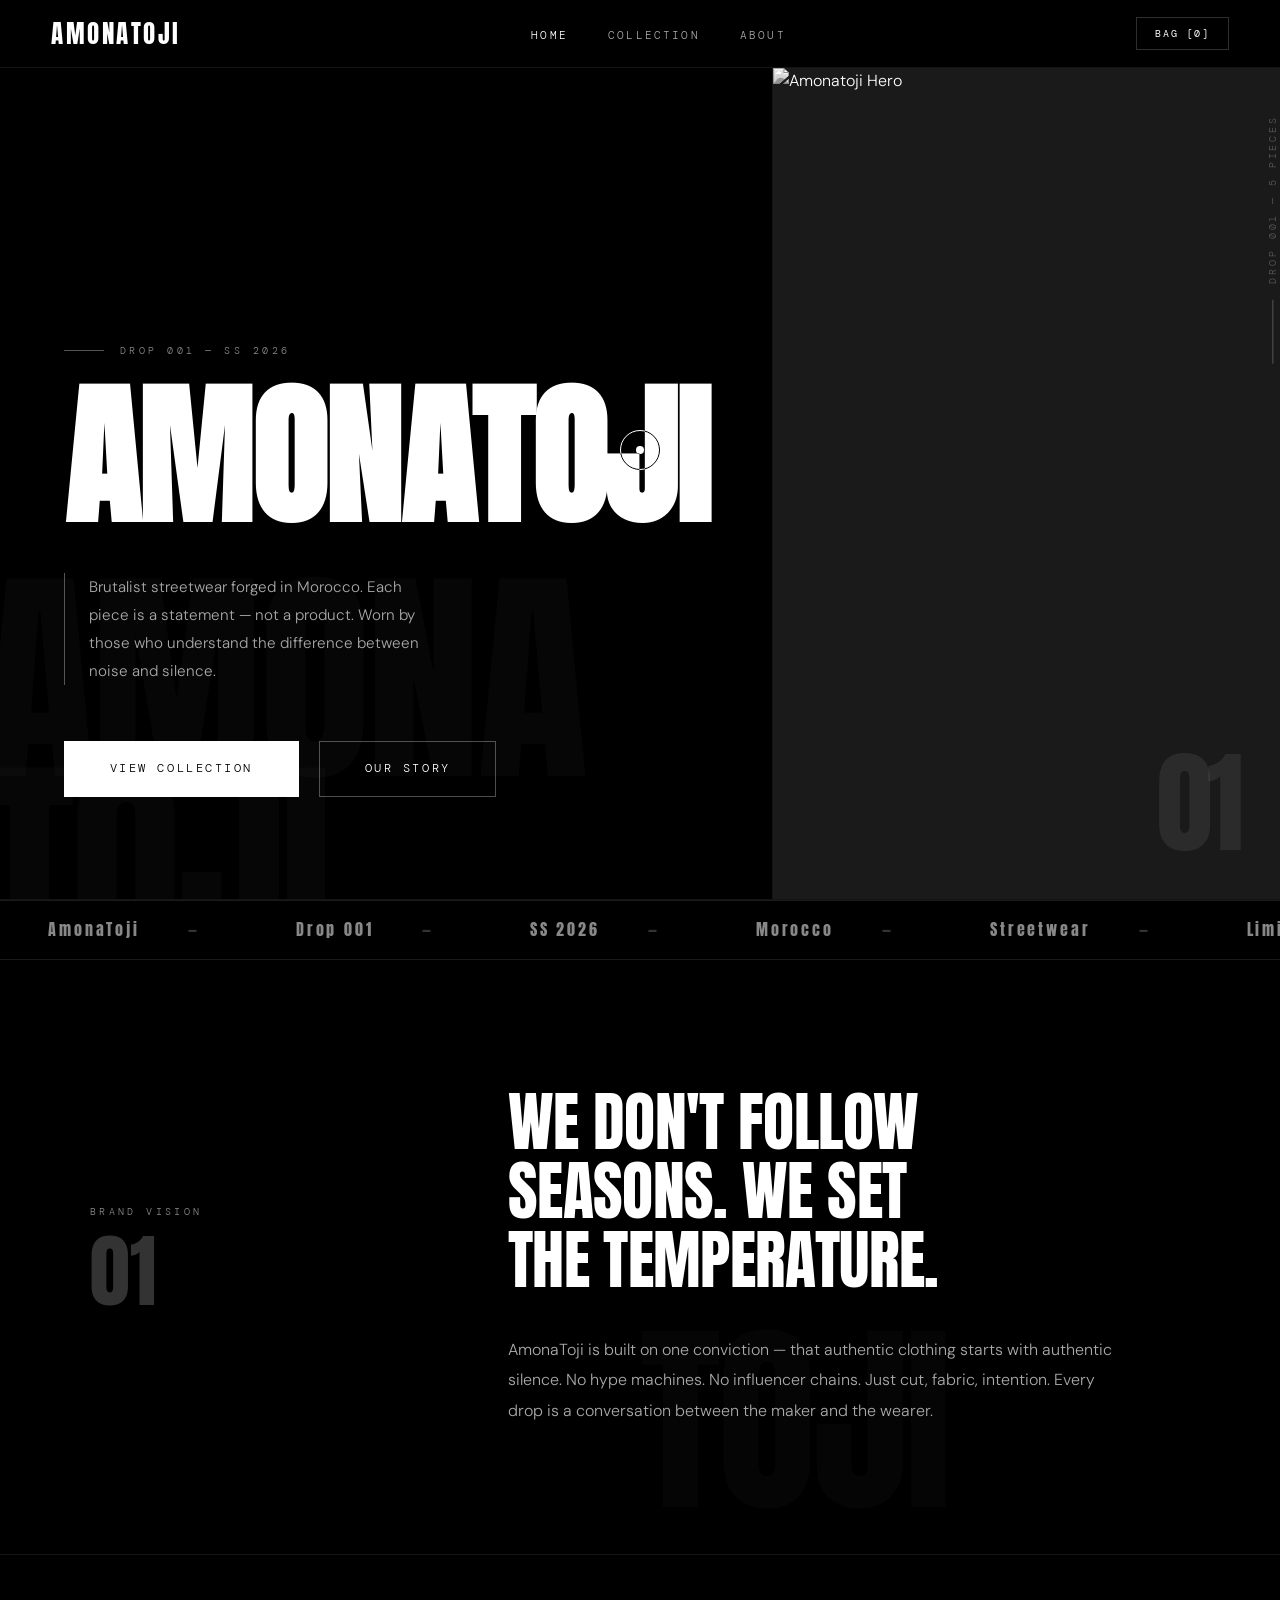
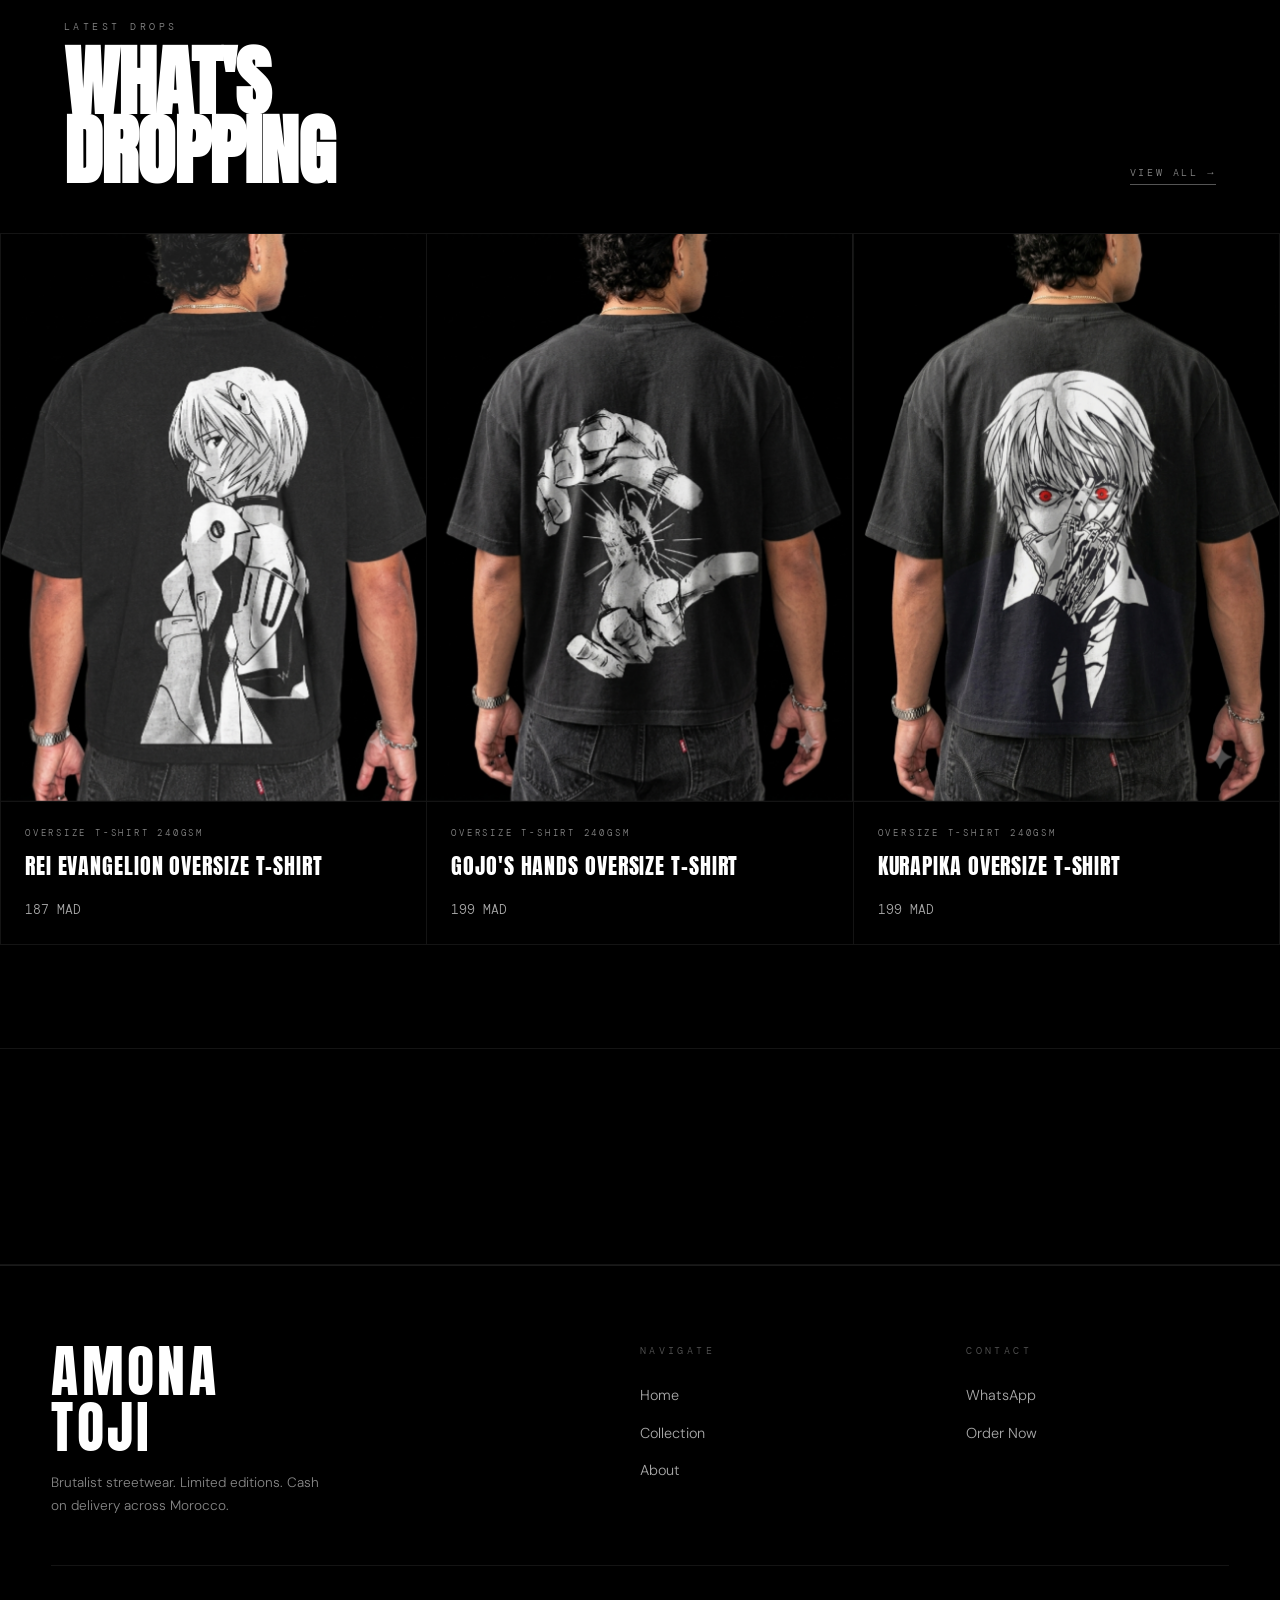
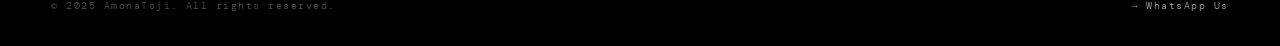
==== index.html @ 8336b21f "update layout" ====
<!DOCTYPE html>
<html lang="en">
<head>
<meta charset="UTF-8" />
<meta name="viewport" content="width=device-width, initial-scale=1.0" />
<title>AmonaToji — Home</title>
<link rel="stylesheet" href="style.css" />
<style>
/* ─── PAGE-SPECIFIC: INDEX ─── */

/* Reveal animations */
.will-reveal { opacity: 0; transform: translateY(3rem); transition: opacity 0.9s var(--ease-out), transform 0.9s var(--ease-out); }
.will-reveal.revealed { opacity: 1; transform: translateY(0); }

/* ─── HERO ─── */
.hero {
  min-height: 100vh;
  display: grid;
  grid-template-columns: 1fr 1fr;
  padding-top: var(--nav-h);
  border-bottom: 1px solid rgba(255,255,255,0.08);
  overflow: hidden;
  position: relative;
}

.hero-ghost {
  position: absolute;
  bottom: -4rem;
  left: -1rem;
  font-family: var(--ff-display);
  font-size: clamp(8rem, 18vw, 22rem);
  line-height: 0.82;
  color: rgba(255,255,255,0.025);
  letter-spacing: -0.02em;
  user-select: none;
  pointer-events: none;
  z-index: 0;
}

.hero-left {
  padding: clamp(4rem, 8vw, 8rem) clamp(2rem, 5vw, 5rem);
  display: flex;
  flex-direction: column;
  justify-content: flex-end;
  border-right: 1px solid rgba(255,255,255,0.08);
  position: relative;
  z-index: 1;
}

.hero-eyebrow {
  font-family: var(--ff-mono);
  font-size: 0.62rem;
  letter-spacing: 0.35em;
  text-transform: uppercase;
  color: var(--gray-4);
  margin-bottom: 2rem;
  display: flex;
  align-items: center;
  gap: 1rem;
  opacity: 0;
  animation: fadeUp 0.8s 0.2s var(--ease-out) forwards;
}
.hero-eyebrow::before { content: ''; display: block; width: 2.5rem; height: 1px; background: var(--gray-3); }

@keyframes fadeUp {
  from { opacity: 0; transform: translateY(2rem); }
  to   { opacity: 1; transform: translateY(0); }
}

.hero-title {
  font-family: var(--ff-display);
  font-size: clamp(5.5rem, 12vw, 13rem);
  line-height: 0.87;
  letter-spacing: -0.01em;
  color: var(--white);
  margin-bottom: 3rem;
  opacity: 0;
  animation: fadeUp 0.8s 0.4s var(--ease-out) forwards;
}

.hero-copy {
  font-size: 0.95rem;
  font-weight: 300;
  color: var(--gray-5);
  line-height: 1.85;
  max-width: 36ch;
  border-left: 1px solid var(--gray-3);
  padding-left: 1.5rem;
  margin-bottom: 3.5rem;
  opacity: 0;
  animation: fadeUp 0.8s 0.6s var(--ease-out) forwards;
}

.hero-actions {
  display: flex;
  gap: 1.25rem;
  align-items: center;
  flex-wrap: wrap;
  opacity: 0;
  animation: fadeUp 0.8s 0.8s var(--ease-out) forwards;
}

.hero-counter {
  position: absolute;
  top: clamp(5rem, 9vw, 9rem);
  right: 0;
  font-family: var(--ff-mono);
  font-size: 0.6rem;
  letter-spacing: 0.3em;
  text-transform: uppercase;
  color: var(--gray-3);
  writing-mode: vertical-rl;
  transform: rotate(180deg);
  display: flex;
  align-items: center;
  gap: 1rem;
}
.hero-counter::before { content: ''; display: block; width: 1px; height: 4rem; background: var(--gray-3); }

.hero-right {
  position: relative;
  overflow: hidden;
  background: var(--gray-1);
}

.hero-img {
  width: 100%;
  height: 100%;
  object-fit: cover;
  opacity: 0.75;
  transition: transform 6s cubic-bezier(0.16, 1, 0.3, 1), opacity 0.6s;
  will-change: transform;
}
.hero-right:hover .hero-img { opacity: 0.9; }

.hero-img-num {
  position: absolute;
  bottom: 2.5rem;
  right: 2.5rem;
  font-family: var(--ff-display);
  font-size: 7rem;
  line-height: 1;
  color: rgba(255,255,255,0.08);
  letter-spacing: -0.04em;
  user-select: none;
}

/* ─── MANIFESTO ─── */
.manifesto {
  padding: clamp(6rem, 10vw, 12rem) clamp(2rem, 5vw, 5rem);
  position: relative;
  overflow: hidden;
  border-bottom: 1px solid rgba(255,255,255,0.08);
}

.manifesto-ghost {
  position: absolute;
  top: 50%;
  left: 50%;
  transform: translate(-50%, -50%);
  font-family: var(--ff-display);
  font-size: clamp(6rem, 16vw, 18rem);
  color: rgba(255,255,255,0.02);
  white-space: nowrap;
  user-select: none;
  pointer-events: none;
  letter-spacing: -0.02em;
}

.manifesto-inner {
  max-width: 1100px;
  margin: 0 auto;
  display: grid;
  grid-template-columns: 1fr 2fr;
  gap: clamp(2rem, 6vw, 8rem);
  align-items: start;
}

.manifesto-label {
  padding-top: 0.6rem;
  position: sticky;
  top: calc(var(--nav-h) + 2rem);
}

.manifesto-label span {
  font-family: var(--ff-mono);
  font-size: 0.6rem;
  letter-spacing: 0.35em;
  text-transform: uppercase;
  color: var(--gray-4);
}

.manifesto-num {
  font-family: var(--ff-display);
  font-size: 5rem;
  color: var(--gray-2);
  line-height: 1;
  margin-top: 0.5rem;
}

.manifesto-text {
  font-family: var(--ff-display);
  font-size: clamp(2.2rem, 5vw, 5rem);
  line-height: 1.08;
  letter-spacing: -0.01em;
  color: var(--white);
}

.manifesto-body {
  font-size: 1rem;
  font-weight: 300;
  color: var(--gray-5);
  line-height: 1.9;
  max-width: 55ch;
  margin-top: 2.5rem;
}

/* ─── DROPS TEASER ─── */
.drops {
  padding-bottom: clamp(4rem, 8vw, 8rem);
  border-bottom: 1px solid rgba(255,255,255,0.08);
}

.drops-header {
  display: flex;
  align-items: flex-end;
  justify-content: space-between;
  padding: clamp(3rem, 5vw, 5rem) clamp(2rem, 5vw, 5rem) clamp(2rem, 4vw, 3rem);
  border-bottom: 1px solid rgba(255,255,255,0.08);
}

.drops-title {
  font-family: var(--ff-display);
  font-size: clamp(3rem, 6vw, 7rem);
  line-height: 0.9;
  color: var(--white);
  letter-spacing: -0.01em;
}

.drops-link {
  font-family: var(--ff-mono);
  font-size: 0.65rem;
  letter-spacing: 0.25em;
  text-transform: uppercase;
  color: var(--gray-4);
  border-bottom: 1px solid var(--gray-3);
  padding-bottom: 0.15rem;
  transition: color 0.2s, border-color 0.2s;
}
.drops-link:hover { color: var(--white); border-color: var(--white); }

.drops-grid {
  display: grid;
  grid-template-columns: repeat(3, 1fr);
  border-left: 1px solid rgba(255,255,255,0.08);
}

/* ─── SIZE SELECTION MODAL ─── */
.size-modal-backdrop {
  position: fixed;
  inset: 0;
  z-index: 899;
  background: rgba(0,0,0,0);
  -webkit-backdrop-filter: blur(0px);
  backdrop-filter: blur(0px);
  pointer-events: none;
  transition: background 0.35s var(--ease-out), backdrop-filter 0.35s var(--ease-out);
}
.size-modal-backdrop.open {
  background: rgba(0,0,0,0.72);
  -webkit-backdrop-filter: blur(6px);
  backdrop-filter: blur(6px);
  pointer-events: all;
}

.size-modal {
  position: fixed;
  top: 50%;
  left: 50%;
  width: min(380px, 90vw);
  z-index: 900;
  background: var(--black);
  border: 1px solid rgba(255,255,255,0.12);
  opacity: 0;
  transform: translate(-50%, -50%) scale(0.94);
  pointer-events: none;
  transition: opacity 0.32s var(--ease-out), transform 0.32s var(--ease-out);
}
.size-modal.open {
  opacity: 1;
  transform: translate(-50%, -50%) scale(1);
  pointer-events: all;
}

.size-modal-header {
  display: flex;
  align-items: flex-start;
  justify-content: space-between;
  padding: 1.75rem 1.75rem 1.25rem;
  border-bottom: 1px solid rgba(255,255,255,0.08);
}

.size-modal-title {
  font-family: var(--ff-display);
  font-size: 1.2rem;
  letter-spacing: 0.03em;
  text-transform: uppercase;
  color: var(--white);
  line-height: 1.15;
  padding-right: 1rem;
}

.size-modal-price {
  font-family: var(--ff-mono);
  font-size: 0.65rem;
  letter-spacing: 0.2em;
  color: var(--gray-4);
  margin-top: 0.5rem;
}

.size-modal-close {
  font-family: var(--ff-mono);
  font-size: 0.6rem;
  color: var(--gray-4);
  background: none;
  border: 1px solid rgba(255,255,255,0.1);
  padding: 0.55rem 0.7rem;
  cursor: none;
  flex-shrink: 0;
  transition: color 0.2s, border-color 0.2s;
}
.size-modal-close:hover { color: var(--white); border-color: rgba(255,255,255,0.4); }

.size-modal-body { padding: 1.5rem 1.75rem 1.75rem; }

.size-modal-label {
  font-family: var(--ff-mono);
  font-size: 0.6rem;
  letter-spacing: 0.3em;
  text-transform: uppercase;
  color: var(--gray-4);
  margin-bottom: 1rem;
}

.size-modal-grid {
  display: grid;
  grid-template-columns: repeat(4, 1fr);
  gap: 0.6rem;
  margin-bottom: 1.75rem;
}

.size-opt {
  font-family: var(--ff-mono);
  font-size: 0.78rem;
  letter-spacing: 0.05em;
  color: var(--white);
  background: transparent;
  border: 1px solid rgba(255,255,255,0.2);
  padding: 0.85rem 0;
  cursor: none;
  transition: background 0.2s, color 0.2s, border-color 0.2s;
}
.size-opt:hover { border-color: rgba(255,255,255,0.6); }
.size-opt.active { background: var(--white); color: var(--black); border-color: var(--white); }

.size-modal-confirm {
  width: 100%;
  font-family: var(--ff-mono);
  font-size: 0.72rem;
  letter-spacing: 0.22em;
  text-transform: uppercase;
  background: var(--white);
  color: var(--black);
  border: 1px solid var(--white);
  padding: 1.05rem 0;
  cursor: none;
  opacity: 0.35;
  pointer-events: none;
  transition: opacity 0.2s, background 0.2s, color 0.2s;
}
.size-modal-confirm.ready { opacity: 1; pointer-events: all; }
.size-modal-confirm.ready:hover { background: transparent; color: var(--white); }

.drop-card {
  border-right: 1px solid rgba(255,255,255,0.08);
  border-bottom: 1px solid rgba(255,255,255,0.08);
  overflow: hidden;
  position: relative;
}
.drop-card:hover .drop-img { transform: scale(1.06); }
.drop-card:hover .drop-overlay { opacity: 1; }

.drop-img-wrap {
  aspect-ratio: 3 / 4;
  overflow: hidden;
  background: var(--gray-1);
}
.drop-img {
  width: 100%;
  height: 100%;
  object-fit: cover;
  transition: transform 0.7s var(--ease-out);
  will-change: transform;
}

.drop-overlay {
  position: absolute;
  inset: 0;
  background: rgba(0,0,0,0.5);
  display: flex;
  align-items: center;
  justify-content: center;
  opacity: 0;
  transition: opacity 0.3s;
}

.drop-info {
  padding: 1.5rem;
  border-top: 1px solid rgba(255,255,255,0.08);
}
.drop-tag {
  font-family: var(--ff-mono);
  font-size: 0.58rem;
  letter-spacing: 0.3em;
  text-transform: uppercase;
  color: var(--gray-4);
  margin-bottom: 0.4rem;
}
.drop-name {
  font-family: var(--ff-display);
  font-size: 1.4rem;
  letter-spacing: 0.04em;
  text-transform: uppercase;
  color: var(--white);
}
.drop-price {
  font-family: var(--ff-mono);
  font-size: 0.82rem;
  color: var(--gray-5);
  margin-top: 0.5rem;
}

/* ─── STATS STRIP ─── */
.stats-strip {
  display: grid;
  grid-template-columns: repeat(4, 1fr);
  border-bottom: 1px solid rgba(255,255,255,0.08);
}

.stat {
  padding: clamp(2.5rem, 5vw, 4rem) clamp(1.5rem, 3vw, 3rem);
  border-right: 1px solid rgba(255,255,255,0.08);
  border-left: 1px solid rgba(255,255,255,0.08);
}
.stat:not(:first-child) { border-left: none; }

.stat-num {
  font-family: var(--ff-display);
  font-size: clamp(2.5rem, 5vw, 5rem);
  color: var(--white);
  line-height: 1;
  margin-bottom: 0.5rem;
}

.stat-label {
  font-family: var(--ff-mono);
  font-size: 0.6rem;
  letter-spacing: 0.3em;
  text-transform: uppercase;
  color: var(--gray-4);
}

/* ─── RESPONSIVE ─── */
@media (max-width: 900px) {
  .hero { grid-template-columns: 1fr; }
  .hero-right { min-height: 60vw; }
  .hero-left { border-right: none; }
  .manifesto-inner { grid-template-columns: 1fr; }
  .manifesto-label { position: static; }
  .drops-grid { grid-template-columns: repeat(2, 1fr); }
  .stats-strip { grid-template-columns: repeat(2, 1fr); }
  .stat:nth-child(2) { border-right: none; }
}

@media (max-width: 600px) {
  .drops-grid { grid-template-columns: 1fr; }
  .stats-strip { grid-template-columns: 1fr 1fr; }
  .hero-title { font-size: clamp(4.5rem, 15vw, 7rem); }
}
</style>
</head>
<body>

<!-- CURSOR -->
<div id="cursor-dot"></div>
<div id="cursor-ring"></div>

<!-- NAV -->
<nav class="site-nav">
  <a href="index.html" class="nav-logo">AMONATOJI</a>
  <ul class="nav-links">
    <li><a href="index.html" class="active">Home</a></li>
    <li><a href="shop.html">Collection</a></li>
    <li><a href="about.html">About</a></li>
  </ul>
  <div class="nav-right">
    <button class="nav-bag-btn" onclick="openModal()" aria-label="Open bag">
      BAG&nbsp;[<span class="nav-bag-count">0</span>]
    </button>
  </div>
</nav>

<!-- HERO -->
<section class="hero">
  <div class="hero-ghost" data-parallax="30">AMONA<br>TOJI</div>

  <div class="hero-left">
    <div class="hero-eyebrow">Drop 001 — SS 2026</div>
    <h1 class="hero-title" data-parallax="8">AMONATOJI</h1>
    <p class="hero-copy" data-parallax="5">
      Brutalist streetwear forged in Morocco. Each piece is a statement — not a product. Worn by those who understand the difference between noise and silence.
    </p>
    <div class="hero-actions">
      <a href="shop.html" class="mag-btn mag-btn-primary">View Collection</a>
      <a href="about.html" class="mag-btn mag-btn-ghost">Our Story</a>
    </div>
  </div>

  <div class="hero-right">
  <img src="img/Amonatoji.jpg" alt="Amonatoji Hero" class="hero-video">
  
  <div class="hero-img-num" data-parallax="5">01</div>
</div>

  <div class="hero-counter">Drop 001 — 5 Pieces</div>
</section>

<!-- MARQUEE -->
<div class="marquee-outer">
  <div class="marquee-track" aria-hidden="true">
    <span class="marquee-item">AmonaToji</span>
    <span class="marquee-item">Drop 001</span>
    <span class="marquee-item">SS 2026</span>
    <span class="marquee-item">Morocco</span>
    <span class="marquee-item">Streetwear</span>
    <span class="marquee-item">Limited</span>
    <span class="marquee-item">Cash On Delivery</span>
    <span class="marquee-item">AmonaToji</span>
    <span class="marquee-item">Drop 001</span>
    <span class="marquee-item">SS 2026</span>
    <span class="marquee-item">Morocco</span>
    <span class="marquee-item">Streetwear</span>
    <span class="marquee-item">Limited</span>
    <span class="marquee-item">Cash On Delivery</span>
  </div>
</div>

<!-- MANIFESTO -->
<section class="manifesto">
  <div class="manifesto-ghost" data-parallax="20">TOJI</div>
  <div class="manifesto-inner">
    <div class="manifesto-label" data-reveal>
      <span class="s-label">Brand Vision</span>
      <div class="manifesto-num">01</div>
    </div>
    <div>
      <div class="manifesto-text" data-reveal>
        WE DON'T FOLLOW<br>SEASONS. WE SET<br>THE TEMPERATURE.
      </div>
      <p class="manifesto-body" data-reveal>
        AmonaToji is built on one conviction — that authentic clothing starts with authentic silence. No hype machines. No influencer chains. Just cut, fabric, intention. Every drop is a conversation between the maker and the wearer.
      </p>
    </div>
  </div>
</section>

<!-- LATEST DROPS -->
<section class="drops">
  <div class="drops-header">
    <div>
      <div class="s-label" style="margin-bottom:0.75rem">Latest Drops</div>
      <h2 class="drops-title">WHAT'S<br>DROPPING</h2>
    </div>
    <a href="shop.html" class="drops-link">View All →</a>
  </div>

  <div class="drops-grid">
    <!-- 1 — Rei Evangelion -->
    <div class="drop-card" data-reveal>
      <div class="drop-img-wrap">
        <img class="drop-img" src="img/p1.jpg" alt="Rei evangelion Oversize T-Shirt" />
        <div class="drop-overlay">
          <button class="mag-btn mag-btn-primary" style="font-size:0.65rem; padding:0.9rem 1.8rem;"
            onclick="openSizeModal('Rei evangelion Oversize T-Shirt', 187, 'img/p1.jpg')">Add to Bag</button>
        </div>
      </div>
      <div class="drop-info">
        <div class="drop-tag">Oversize T-Shirt 240gsm</div>
        <div class="drop-name">Rei evangelion Oversize T-Shirt</div>
        <div class="drop-row" style="display: flex; justify-content: space-between; align-items: center; margin-top: 0.5rem;">
          <div class="drop-price">187 MAD</div>
          
        </div>
      </div>
    </div>

    <!-- 2 — Gojo's Hands -->
    <div class="drop-card" data-reveal>
      <div class="drop-img-wrap">
        <img class="drop-img" src="img/p2.jpg" alt="Gojo's hands Oversize T-Shirt" />
        <div class="drop-overlay">
          <button class="mag-btn mag-btn-primary" style="font-size:0.65rem; padding:0.9rem 1.8rem;"
            onclick="openSizeModal('Gojo\'s hands Oversize T-Shirt', 199, 'img/p2.jpg')">Add to Bag</button>
        </div>
      </div>
      <div class="drop-info">
        <div class="drop-tag">Oversize T-Shirt 240gsm</div>
        <div class="drop-name">Gojo's hands Oversize T-Shirt</div>
        <div class="drop-row" style="display: flex; justify-content: space-between; align-items: center; margin-top: 0.5rem;">
          <div class="drop-price">199 MAD</div>
          
        </div>
      </div>
    </div>

    <!-- 3 — Kurapika -->
    <div class="drop-card" data-reveal>
      <div class="drop-img-wrap">
        <img class="drop-img" src="img/p3.jpg" alt="kurapika Oversize T-Shirt" />
        <div class="drop-overlay">
          <button class="mag-btn mag-btn-primary" style="font-size:0.65rem; padding:0.9rem 1.8rem;"
            onclick="openSizeModal('kurapika Oversize T-Shirt', 199, 'img/p3.jpg')">Add to Bag</button>
        </div>
      </div>
      <div class="drop-info">
        <div class="drop-tag">Oversize T-Shirt 240gsm</div>
        <div class="drop-name">kurapika Oversize T-Shirt</div>
        <div class="drop-row" style="display: flex; justify-content: space-between; align-items: center; margin-top: 0.5rem;">
          <div class="drop-price">199 MAD</div>
          
        </div>
      </div>
    </div>
  </div>
</section>

<!-- STATS STRIP -->
<div class="stats-strip">
  <div class="stat" data-reveal>
    <div class="stat-num">001</div>
    <div class="stat-label">Active Drop</div>
  </div>
  <div class="stat" data-reveal>
    <div class="stat-num">05</div>
    <div class="stat-label">Pieces This Season</div>
  </div>
  <div class="stat" data-reveal>
    <div class="stat-num">COD</div>
    <div class="stat-label">Payment Method</div>
  </div>
  <div class="stat" data-reveal>
    <div class="stat-num">MA</div>
    <div class="stat-label">Made in Morocco</div>
  </div>
</div>

<!-- FOOTER -->
<footer class="site-footer">
  <div class="footer-grid">
    <div>
      <div class="footer-brand-name">AMONA<br>TOJI</div>
      <p class="footer-tagline">Brutalist streetwear. Limited editions. Cash on delivery across Morocco.</p>
    </div>
    <div>
      <div class="footer-col-title">Navigate</div>
      <ul class="footer-links">
        <li><a href="index.html">Home</a></li>
        <li><a href="shop.html">Collection</a></li>
        <li><a href="about.html">About</a></li>
      </ul>
    </div>
    <div>
      <div class="footer-col-title">Contact</div>
      <ul class="footer-links">
        <li><a href="https://wa.me/212657715301" target="_blank">WhatsApp</a></li>
        <li><a href="shop.html#order">Order Now</a></li>
      </ul>
    </div>
  </div>
  <div class="footer-bottom">
    <span class="footer-copy">© 2025 AmonaToji. All rights reserved.</span>
    <a href="https://wa.me/212657715301" target="_blank" class="footer-wa">→ WhatsApp Us</a>
  </div>
</footer>

<!-- CART DRAWER BACKDROP -->
<div id="cart-drawer-backdrop" class="cart-drawer-backdrop" onclick="closeModal()"></div>

<!-- CART DRAWER -->
<div id="cart-drawer" class="cart-drawer" role="dialog" aria-modal="true" aria-label="Your Bag">

  <!-- Header -->
  <div class="drawer-header">
    <div>
      <div class="drawer-title">Your Bag</div>
      <div class="drawer-meta">Cash on Delivery · WhatsApp Confirmation</div>
    </div>
    <button class="drawer-close" onclick="closeModal()">
      <svg width="10" height="10" viewBox="0 0 10 10" fill="none" aria-hidden="true">
        <path d="M1 1l8 8M9 1L1 9" stroke="currentColor" stroke-width="1.3" stroke-linecap="round"/>
      </svg>
      Close
    </button>
  </div>

  <!-- Scrollable body -->
  <div class="drawer-body">

    <!-- Empty state -->
    <div id="drawer-empty" class="drawer-empty">
      <div class="drawer-empty-label">YOUR BAG<br>IS EMPTY.</div>
      <div class="drawer-empty-sub">Add pieces from the collection</div>
      <a href="shop.html" class="mag-btn mag-btn-ghost" style="margin-top:1rem; font-size:0.65rem; padding:0.85rem 2rem;">Browse Collection</a>
    </div>

    <!-- Item list (populated by JS) -->
    <div id="drawer-item-list" class="drawer-item-list"></div>

    <!-- Total row -->
    <div class="drawer-total-row" id="drawer-total-wrap" style="display:none">
      <span class="drawer-total-label">Total</span>
      <span class="drawer-total-price" id="drawer-total-price">0 MAD</span>
    </div>

    <!-- Checkout form -->
    <div class="drawer-form-wrap" id="drawer-form-wrap" style="display:none">
      <div class="form-group">
        <label class="form-label" for="d-name">Full Name</label>
        <input class="form-input" type="text" id="d-name" placeholder="Your full name" autocomplete="name" />
      </div>
      <div class="form-group">
        <label class="form-label" for="d-phone">Phone Number</label>
        <input class="form-input" type="tel" id="d-phone" placeholder="+212 6XX XXX XXX" autocomplete="tel" />
      </div>
      <div class="form-group">
        <label class="form-label" for="d-address">Shipping Address</label>
        <textarea class="form-textarea" id="d-address" placeholder="City, neighborhood, full address…" style="min-height:64px"></textarea>
      </div>
    </div>

    <!-- Perks -->
    <div class="drawer-perks" id="drawer-perks-wrap" style="display:none">
      <div class="drawer-perk">Cash on delivery — pay at the door</div>
      <div class="drawer-perk">WhatsApp confirmation same day</div>
      <div class="drawer-perk">Morocco-wide — 2–4 days shipping</div>
    </div>

  </div>

  <!-- Fixed footer CTA -->
  <div class="drawer-footer" id="drawer-checkout-footer">
    <button class="btn-order mag-btn" onclick="submitDrawerOrder()" style="width:100%; font-family:var(--ff-display); font-size:1.6rem; letter-spacing:0.1em; text-transform:uppercase; color:var(--black); background:var(--white); border:none; padding:1.15rem; cursor:none; transition:background 0.2s, color 0.2s; position:relative; overflow:hidden;">
      <span style="position:relative; z-index:1;">ORDER NOW — WHATSAPP</span>
    </button>
  </div>

</div>

<!-- SIZE SELECTION MODAL -->
<div id="size-modal-backdrop" class="size-modal-backdrop" onclick="closeSizeModal()"></div>
<div id="size-modal" class="size-modal" role="dialog" aria-modal="true" aria-label="Select size">
  <div class="size-modal-header">
    <div>
      <div class="size-modal-title" id="size-modal-name">Product</div>
      <div class="size-modal-price" id="size-modal-price">0 MAD</div>
    </div>
    <button class="size-modal-close" onclick="closeSizeModal()" aria-label="Close">
      <svg width="10" height="10" viewBox="0 0 10 10" fill="none" aria-hidden="true">
        <path d="M1 1l8 8M9 1L1 9" stroke="currentColor" stroke-width="1.3" stroke-linecap="round"/>
      </svg>
    </button>
  </div>
  <div class="size-modal-body">
    <div class="size-modal-label">Select Size</div>
    <div class="size-modal-grid" id="size-modal-grid">
      <button type="button" class="size-opt" data-size="S">S</button>
      <button type="button" class="size-opt" data-size="M">M</button>
      <button type="button" class="size-opt" data-size="L">L</button>
      <button type="button" class="size-opt" data-size="XL">XL</button>
    </div>
    <button type="button" class="size-modal-confirm" id="size-modal-confirm">Add to Bag</button>
  </div>
</div>

<div id="toast" class="toast"></div>
<script src="shared.js"></script>
<script>
  // ─── SIZE SELECTION MODAL ───
  var _pendingItem = null;
  var _selectedSize = '';

  function openSizeModal(name, price, img) {
    _pendingItem = { name: name, price: price, img: img };
    _selectedSize = '';

    document.getElementById('size-modal-name').textContent = name;
    document.getElementById('size-modal-price').textContent = price + ' MAD';

    document.querySelectorAll('#size-modal-grid .size-opt').forEach(function (b) {
      b.classList.remove('active');
    });
    document.getElementById('size-modal-confirm').classList.remove('ready');

    document.getElementById('size-modal-backdrop').classList.add('open');
    document.getElementById('size-modal').classList.add('open');
    document.body.style.overflow = 'hidden';
  }

  function closeSizeModal() {
    document.getElementById('size-modal-backdrop').classList.remove('open');
    document.getElementById('size-modal').classList.remove('open');
    document.body.style.overflow = '';
    _pendingItem = null;
  }

  document.getElementById('size-modal-grid').addEventListener('click', function (e) {
    var btn = e.target.closest('.size-opt');
    if (!btn) return;
    _selectedSize = btn.dataset.size;
    this.querySelectorAll('.size-opt').forEach(function (b) { b.classList.remove('active'); });
    btn.classList.add('active');
    document.getElementById('size-modal-confirm').classList.add('ready');
  });

  document.getElementById('size-modal-confirm').addEventListener('click', function () {
    if (!_selectedSize || !_pendingItem) return;
    window.cartAddItem(_pendingItem.name, _pendingItem.price, _selectedSize, _pendingItem.img);
    closeSizeModal();
  });

  document.addEventListener('keydown', function (e) {
    if (e.key === 'Escape' && document.getElementById('size-modal').classList.contains('open')) {
      closeSizeModal();
    }
  });

  // Show/hide total + form + perks together with item list
  var _origRender = window.cartAddItem;
  function _syncDrawerSections() {
    var hasItems = document.getElementById('drawer-item-list').children.length > 0;
    ['drawer-total-wrap','drawer-form-wrap','drawer-perks-wrap'].forEach(function(id) {
      var el = document.getElementById(id);
      if (el) el.style.display = hasItems ? 'flex' : 'none';
      if (el && id === 'drawer-total-wrap') el.style.display = hasItems ? 'flex' : 'none';
      if (el && id === 'drawer-form-wrap')  el.style.display = hasItems ? 'flex' : 'none';
      if (el && id === 'drawer-perks-wrap') el.style.display = hasItems ? 'flex' : 'none';
    });
  }

  // Observe item list mutations to sync sections
  var listEl = document.getElementById('drawer-item-list');
  if (listEl) {
    new MutationObserver(_syncDrawerSections).observe(listEl, { childList: true });
  }
  _syncDrawerSections();
</script>
</body>
</html>
---- style.css ----
/* ═══════════════════════════════════════════════════
   AMONATOJI — SHARED STYLESHEET
   Luxury Monochrome Brutalist
═══════════════════════════════════════════════════ */

@import url('https://fonts.googleapis.com/css2?family=Anton&family=DM+Sans:wght@200;300;400;500&family=DM+Mono:wght@300;400&display=swap');

/* ─── RESET ─── */
*, *::before, *::after { box-sizing: border-box; margin: 0; padding: 0; }
html { scroll-behavior: smooth; font-size: 16px; }

/* ─── TOKENS ─── */
:root {
  --black:   #000000;
  --white:   #FFFFFF;
  --gray-1:  #1A1A1A;
  --gray-2:  #333333;
  --gray-3:  #555555;
  --gray-4:  #888888;
  --gray-5:  #AAAAAA;
  --gray-6:  #CCCCCC;
  --gray-7:  #E5E5E5;
  --gray-8:  #F5F5F5;

  --ff-display: 'Anton', sans-serif;
  --ff-body:    'DM Sans', sans-serif;
  --ff-mono:    'DM Mono', monospace;

  --nav-h: 68px;
  --ease-out: cubic-bezier(0.16, 1, 0.3, 1);
}

/* ─── BASE ─── */
body {
  background: var(--black);
  color: var(--white);
  font-family: var(--ff-body);
  font-weight: 300;
  line-height: 1.6;
  overflow-x: hidden;
  cursor: none;
}

img { display: block; max-width: 100%; }
a   { color: inherit; text-decoration: none; }
button { cursor: none; }

/* ─── CUSTOM CURSOR — fine-pointer (mouse) devices only ─── */
#cursor-dot,
#cursor-ring {
  position: fixed;
  border-radius: 50%;
  pointer-events: none;
  z-index: 9999;
  mix-blend-mode: difference;
  transition: opacity 0.3s;
}

#cursor-dot {
  width: 8px;
  height: 8px;
  background: var(--white);
  transform: translate(-50%, -50%);
  transition: width 0.2s var(--ease-out), height 0.2s var(--ease-out), background 0.2s;
}

#cursor-ring {
  width: 40px;
  height: 40px;
  border: 1px solid var(--white);
  transform: translate(-50%, -50%);
  transition: width 0.35s var(--ease-out), height 0.35s var(--ease-out), border-color 0.2s;
}

body.cursor-hover #cursor-dot  { width: 12px; height: 12px; }
body.cursor-hover #cursor-ring { width: 64px; height: 64px; }
body.cursor-text  #cursor-ring { width: 3px; height: 48px; border-radius: 2px; }

/*
 * Touch / coarse-pointer devices (phones, tablets) and any
 * viewport narrower than 1024 px:
 * — restore the system cursor on <body> and <button>
 * — fully collapse the custom cursor elements so they can
 *   never overlap tap targets or text.
 */
@media (pointer: coarse), (max-width: 1023px) {
  body,
  button,
  a { cursor: auto; }

  #cursor-dot,
  #cursor-ring {
    display: none !important;
    opacity: 0 !important;
    pointer-events: none !important;
  }
}

/* ─── NAV ─── */
.site-nav {
  position: fixed;
  top: 0; left: 0; right: 0;
  height: var(--nav-h);
  z-index: 500;
  display: flex;
  align-items: center;
  justify-content: space-between;
  padding: 0 clamp(1.5rem, 4vw, 4rem);
  border-bottom: 1px solid rgba(255,255,255,0.08);
  background: rgba(0,0,0,0.82);
  -webkit-backdrop-filter: blur(16px);
  backdrop-filter: blur(16px);
}

.nav-logo {
  font-family: var(--ff-display);
  font-size: 1.55rem;
  letter-spacing: 0.1em;
  color: var(--white);
}

.nav-links {
  display: flex;
  list-style: none;
  gap: 2.5rem;
}

.nav-links a {
  font-family: var(--ff-mono);
  font-size: 0.68rem;
  font-weight: 300;
  letter-spacing: 0.2em;
  text-transform: uppercase;
  color: var(--gray-5);
  transition: color 0.2s;
}
.nav-links a:hover,
.nav-links a.active { color: var(--white); }

/* ─── NAV RIGHT ZONE ─── */
.nav-right {
  display: flex;
  align-items: center;
  gap: 1.25rem;
}

/* Legacy nav-cta */
.nav-cta {
  font-family: var(--ff-mono);
  font-size: 0.65rem;
  font-weight: 400;
  letter-spacing: 0.2em;
  text-transform: uppercase;
  color: var(--black);
  background: var(--white);
  border: none;
  padding: 0.6rem 1.5rem;
  transition: background 0.2s, color 0.2s;
}
.nav-cta:hover { background: var(--gray-7); }

/* ─── BAG BUTTON ─── */
.nav-bag-btn {
  display: inline-flex;
  align-items: center;
  gap: 0;
  font-family: var(--ff-mono);
  font-size: 0.65rem;
  font-weight: 400;
  letter-spacing: 0.18em;
  text-transform: uppercase;
  color: var(--white);
  background: transparent;
  border: 1px solid rgba(255,255,255,0.18);
  padding: 0.55rem 1.1rem;
  cursor: none;
  transition: border-color 0.2s, color 0.2s, background 0.2s;
  position: relative;
  white-space: nowrap;
}
.nav-bag-btn:hover {
  border-color: var(--white);
  background: var(--white);
  color: var(--black);
}
.nav-bag-count {
  font-family: var(--ff-mono);
  font-size: 0.65rem;
}
/* bracket chars rendered in markup, count inside */

/* ─── MAGNETIC BUTTON ─── */
.mag-btn {
  position: relative;
  display: inline-flex;
  align-items: center;
  justify-content: center;
  font-family: var(--ff-mono);
  font-size: 0.72rem;
  letter-spacing: 0.22em;
  text-transform: uppercase;
  transition: transform 0.3s var(--ease-out);
  will-change: transform;
}

.mag-btn-primary {
  background: var(--white);
  color: var(--black);
  border: 1px solid var(--white);
  padding: 1.1rem 2.8rem;
}
.mag-btn-primary:hover { background: transparent; color: var(--white); }

.mag-btn-ghost {
  background: transparent;
  color: var(--white);
  border: 1px solid rgba(255,255,255,0.3);
  padding: 1.1rem 2.8rem;
}
.mag-btn-ghost:hover { border-color: var(--white); }

/* ─── HORIZONTAL RULE ─── */
.rule { border: none; border-top: 1px solid rgba(255,255,255,0.1); }

/* ─── SECTION LABEL ─── */
.s-label {
  font-family: var(--ff-mono);
  font-size: 0.62rem;
  font-weight: 300;
  letter-spacing: 0.35em;
  text-transform: uppercase;
  color: var(--gray-4);
}

/* ─── MARQUEE ─── */
.marquee-outer {
  overflow: hidden;
  border-top: 1px solid rgba(255,255,255,0.1);
  border-bottom: 1px solid rgba(255,255,255,0.1);
  padding: 1rem 0;
}
.marquee-track {
  display: flex;
  gap: 0;
  animation: marquee-scroll 24s linear infinite;
  white-space: nowrap;
}
.marquee-item {
  font-family: var(--ff-display);
  font-size: 1rem;
  letter-spacing: 0.18em;
  color: var(--gray-4);
  padding: 0 3rem;
  flex-shrink: 0;
}
.marquee-item::after {
  content: '—';
  margin-left: 3rem;
  color: var(--gray-2);
}
@keyframes marquee-scroll {
  from { transform: translateX(0); }
  to   { transform: translateX(-50%); }
}

/* ─── FOOTER ─── */
.site-footer {
  border-top: 1px solid rgba(255,255,255,0.1);
  padding: clamp(3rem, 6vw, 5rem) clamp(1.5rem, 4vw, 4rem) 2rem;
}

.footer-grid {
  display: grid;
  grid-template-columns: 2fr 1fr 1fr;
  gap: 4rem;
  padding-bottom: 3rem;
  border-bottom: 1px solid rgba(255,255,255,0.08);
  margin-bottom: 2rem;
}

.footer-brand-name {
  font-family: var(--ff-display);
  font-size: 3.5rem;
  letter-spacing: 0.06em;
  line-height: 1;
  color: var(--white);
  margin-bottom: 1rem;
}

.footer-tagline {
  font-size: 0.85rem;
  color: var(--gray-4);
  font-weight: 300;
  max-width: 30ch;
  line-height: 1.7;
}

.footer-col-title {
  font-family: var(--ff-mono);
  font-size: 0.6rem;
  letter-spacing: 0.35em;
  text-transform: uppercase;
  color: var(--gray-3);
  margin-bottom: 1.5rem;
}

.footer-links {
  list-style: none;
  display: flex;
  flex-direction: column;
  gap: 0.75rem;
}
.footer-links a {
  font-size: 0.9rem;
  font-weight: 300;
  color: var(--gray-5);
  transition: color 0.2s;
}
.footer-links a:hover { color: var(--white); }

.footer-bottom {
  display: flex;
  justify-content: space-between;
  align-items: center;
}
.footer-copy {
  font-family: var(--ff-mono);
  font-size: 0.62rem;
  letter-spacing: 0.15em;
  color: var(--gray-3);
}
.footer-wa {
  font-family: var(--ff-mono);
  font-size: 0.62rem;
  letter-spacing: 0.15em;
  color: var(--gray-5);
  transition: color 0.2s;
}
.footer-wa:hover { color: var(--white); }

/* ═══════════════════════════════════════════════════
   CART DRAWER
═══════════════════════════════════════════════════ */

/* Backdrop */
.cart-drawer-backdrop {
  position: fixed;
  inset: 0;
  z-index: 799;
  background: rgba(0, 0, 0, 0);
  -webkit-backdrop-filter: blur(0px);
  backdrop-filter: blur(0px);
  pointer-events: none;
  transition:
    background 0.4s var(--ease-out),
    backdrop-filter 0.4s var(--ease-out);
}
.cart-drawer-backdrop.open {
  background: rgba(0, 0, 0, 0.72);
  -webkit-backdrop-filter: blur(6px);
  backdrop-filter: blur(6px);
  pointer-events: all;
}

/* Drawer panel */
.cart-drawer {
  position: fixed;
  top: 0;
  right: -100%;
  width: 480px;
  height: 100vh;
  z-index: 800;
  background: var(--black);
  border-left: 1px solid rgba(255, 255, 255, 0.1);
  display: flex;
  flex-direction: column;
  overflow: hidden;
  transition: right 0.42s cubic-bezier(0.16, 1, 0.3, 1);
  will-change: right;
}
.cart-drawer.drawer-open { right: 0; }

/* Drawer header */
.drawer-header {
  display: flex;
  align-items: center;
  justify-content: space-between;
  padding: 1.75rem 2rem;
  border-bottom: 1px solid rgba(255, 255, 255, 0.08);
  flex-shrink: 0;
}

.drawer-title {
  font-family: var(--ff-display);
  font-size: 1.6rem;
  letter-spacing: 0.1em;
  text-transform: uppercase;
  color: var(--white);
}

.drawer-meta {
  font-family: var(--ff-mono);
  font-size: 0.58rem;
  letter-spacing: 0.25em;
  text-transform: uppercase;
  color: var(--gray-4);
  margin-top: 0.25rem;
}

.drawer-close {
  font-family: var(--ff-mono);
  font-size: 0.62rem;
  letter-spacing: 0.2em;
  text-transform: uppercase;
  color: var(--gray-4);
  background: none;
  border: 1px solid rgba(255, 255, 255, 0.1);
  padding: 0.55rem 1rem;
  cursor: none;
  transition: color 0.2s, border-color 0.2s;
  display: flex;
  align-items: center;
  gap: 0.5rem;
}
.drawer-close:hover { color: var(--white); border-color: rgba(255, 255, 255, 0.4); }

/* Drawer scrollable body */
.drawer-body {
  flex: 1;
  overflow-y: auto;
  display: flex;
  flex-direction: column;
  scrollbar-width: thin;
  scrollbar-color: var(--gray-2) transparent;
}
.drawer-body::-webkit-scrollbar { width: 3px; }
.drawer-body::-webkit-scrollbar-track { background: transparent; }
.drawer-body::-webkit-scrollbar-thumb { background: var(--gray-2); }

/* ─── EMPTY STATE ─── */
.drawer-empty {
  display: flex;
  flex-direction: column;
  align-items: center;
  justify-content: center;
  flex: 1;
  gap: 1rem;
  padding: 4rem 2rem;
  text-align: center;
}

.drawer-empty-label {
  font-family: var(--ff-display);
  font-size: 2rem;
  letter-spacing: 0.06em;
  text-transform: uppercase;
  color: rgba(255,255,255,0.1);
  line-height: 1;
}

.drawer-empty-sub {
  font-family: var(--ff-mono);
  font-size: 0.6rem;
  letter-spacing: 0.3em;
  text-transform: uppercase;
  color: var(--gray-3);
}

/* ─── ITEM LIST ─── */
.drawer-item-list {
  padding: 1.25rem 2rem;
  display: flex;
  flex-direction: column;
  gap: 0;
  border-bottom: 1px solid rgba(255,255,255,0.08);
}

/* Individual item row */
.di-row {
  display: flex;
  align-items: center;
  gap: 1.25rem;
  padding: 1.1rem 0;
  border-bottom: 1px solid rgba(255,255,255,0.05);
  transition: background 0.2s;
}
.di-row:last-child { border-bottom: none; }
.di-row:hover { background: transparent; }

.di-img-wrap {
  width: 56px;
  height: 72px;
  flex-shrink: 0;
  overflow: hidden;
  background: var(--gray-1);
  border: 1px solid rgba(255,255,255,0.06);
}

.di-img {
  width: 100%;
  height: 100%;
  object-fit: cover;
  display: block;
}

.di-img-placeholder {
  width: 100%;
  height: 100%;
  background: var(--gray-1);
}

.di-details {
  flex: 1;
  min-width: 0;
}

.di-name {
  font-family: var(--ff-display);
  font-size: 1.05rem;
  letter-spacing: 0.05em;
  text-transform: uppercase;
  color: var(--white);
  line-height: 1.1;
  margin-bottom: 0.5rem;
  white-space: nowrap;
  overflow: hidden;
  text-overflow: ellipsis;
}

.di-meta {
  display: flex;
  align-items: center;
  gap: 1rem;
}

.di-size {
  font-family: var(--ff-mono);
  font-size: 0.56rem;
  letter-spacing: 0.25em;
  text-transform: uppercase;
  color: var(--gray-4);
  background: var(--gray-2);
  padding: 0.2rem 0.5rem;
}

.di-price {
  font-family: var(--ff-mono);
  font-size: 0.65rem;
  letter-spacing: 0.12em;
  color: var(--gray-5);
}

.di-remove {
  flex-shrink: 0;
  display: flex;
  align-items: center;
  justify-content: center;
  width: 28px;
  height: 28px;
  background: transparent;
  border: 1px solid rgba(255,255,255,0.08);
  color: var(--gray-4);
  transition: color 0.2s, border-color 0.2s, background 0.2s;
  cursor: none;
  padding: 0;
  /* override mag-btn letter-spacing for this icon-only button */
  letter-spacing: 0;
  font-size: 0;
}
.di-remove:hover { color: var(--white); border-color: var(--white); background: var(--gray-1); }

/* ─── TOTAL ROW ─── */
.drawer-total-row {
  display: flex;
  align-items: center;
  justify-content: space-between;
  padding: 1.25rem 2rem;
  border-bottom: 1px solid rgba(255,255,255,0.08);
}

.drawer-total-label {
  font-family: var(--ff-mono);
  font-size: 0.6rem;
  letter-spacing: 0.35em;
  text-transform: uppercase;
  color: var(--gray-4);
}

.drawer-total-price {
  font-family: var(--ff-display);
  font-size: 1.6rem;
  letter-spacing: 0.04em;
  color: var(--white);
}

/* ─── CHECKOUT FORM ─── */
.drawer-form-wrap {
  padding: 1.5rem 2rem 1rem;
  display: flex;
  flex-direction: column;
  gap: 1.25rem;
}

.drawer-form-row {
  display: grid;
  grid-template-columns: 1fr 1fr;
  gap: 1.5rem;
}

/* Perks strip inside drawer */
.drawer-perks {
  padding: 1rem 2rem 0.75rem;
  display: flex;
  flex-direction: column;
  gap: 0.5rem;
}

.drawer-perk {
  display: flex;
  align-items: center;
  gap: 0.85rem;
  font-family: var(--ff-mono);
  font-size: 0.58rem;
  letter-spacing: 0.15em;
  text-transform: uppercase;
  color: var(--gray-3);
}
.drawer-perk::before {
  content: '';
  display: block;
  width: 1rem;
  height: 1px;
  background: var(--gray-2);
  flex-shrink: 0;
}

/* Drawer footer / CTA */
.drawer-footer {
  padding: 1.25rem 2rem 2rem;
  border-top: 1px solid rgba(255, 255, 255, 0.08);
  flex-shrink: 0;
  display: none; /* shown by JS when cart has items */
  flex-direction: column;
  gap: 0;
}

/* Reuse form styles from shop page */
.form-group { margin-bottom: 0; }

.form-label {
  display: block;
  font-family: var(--ff-mono);
  font-size: 0.58rem;
  letter-spacing: 0.3em;
  text-transform: uppercase;
  color: var(--gray-4);
  margin-bottom: 0.65rem;
}

.form-input,
.form-select-full,
.form-textarea {
  width: 100%;
  font-family: var(--ff-body);
  font-size: 0.9rem;
  font-weight: 300;
  color: var(--white);
  background: transparent;
  border: none;
  border-bottom: 1px solid rgba(255,255,255,0.15);
  padding: 0.75rem 0;
  outline: none;
  transition: border-color 0.2s;
  -webkit-appearance: none;
  appearance: none;
  border-radius: 0;
}

.form-input::placeholder,
.form-textarea::placeholder {
  color: rgba(255,255,255,0.2);
}

.form-input:focus,
.form-select-full:focus,
.form-textarea:focus {
  border-color: var(--white);
}

.form-select-full {
  cursor: none;
  background-image: url("data:image/svg+xml,%3Csvg width='8' height='5' viewBox='0 0 8 5' fill='none' xmlns='http://www.w3.org/2000/svg'%3E%3Cpath d='M1 1L4 4L7 1' stroke='white' stroke-opacity='0.4' stroke-width='1.2'/%3E%3C/svg%3E");
  background-repeat: no-repeat;
  background-position: right 0 center;
}
.form-select-full option { background: var(--gray-1); }

.form-textarea { resize: vertical; min-height: 80px; }

.form-row-2 {
  display: grid;
  grid-template-columns: 1fr 1fr;
  gap: 2rem;
}

/* ─── TOAST ─── */
.toast {
  position: fixed;
  bottom: 2rem; right: 2rem;
  background: var(--white);
  color: var(--black);
  font-family: var(--ff-mono);
  font-size: 0.7rem;
  letter-spacing: 0.15em;
  text-transform: uppercase;
  padding: 1rem 1.5rem;
  opacity: 0;
  transform: translateY(1rem);
  transition: opacity 0.3s, transform 0.3s;
  pointer-events: none;
  z-index: 9000;
}
.toast.show { opacity: 1; transform: translateY(0); }

/* ═══════════════════════════════════════════════════
   FEATURE 1 — LIVE CLOCK
═══════════════════════════════════════════════════ */

/*
 * Drop <span id="live-clock"></span> anywhere in the
 * navbar or footer — shared.js will find it by ID and
 * tick it every second automatically.
 */
.live-clock {
  font-family: var(--ff-mono);
  font-size: 0.6rem;
  font-weight: 300;
  letter-spacing: 0.2em;
  text-transform: uppercase;
  color: var(--gray-4);
  white-space: nowrap;
  /* prevents the layout from jumping as digits change width */
  font-variant-numeric: tabular-nums;
  transition: color 0.3s;
}

/* Slightly brighter when nav is in focus / hovered */
.site-nav:hover .live-clock { color: var(--gray-5); }

/* ═══════════════════════════════════════════════════
   FEATURE 2 — BRUTALIST GLASS UTILITY
═══════════════════════════════════════════════════ */

/*
 * Add class="brutalist-glass" to any element that
 * needs a frosted-glass premium surface — nav, drawers,
 * modals, cards, etc.  Works best over imagery or
 * gradients.  The grainy SVG overlay is generated as a
 * data-URI pseudo-element so no extra file is needed.
 */
.brutalist-glass {
  background: rgba(0, 0, 0, 0.65);
  -webkit-backdrop-filter: blur(12px) saturate(160%);
          backdrop-filter: blur(12px) saturate(160%);
  border: 1px solid rgba(255, 255, 255, 0.08);
  position: relative;
  /* isolate so the ::after grain stays clipped */
  isolation: isolate;
}

/* Grain texture layer — pure CSS, zero images */
.brutalist-glass::after {
  content: '';
  position: absolute;
  inset: 0;
  /* Tileable SVG feTurbulence noise baked as data-URI */
  background-image: url("data:image/svg+xml,%3Csvg xmlns='http://www.w3.org/2000/svg' width='200' height='200'%3E%3Cfilter id='n'%3E%3CfeTurbulence type='fractalNoise' baseFrequency='0.75' numOctaves='4' stitchTiles='stitch'/%3E%3C/filter%3E%3Crect width='200' height='200' filter='url(%23n)' opacity='0.04'/%3E%3C/svg%3E");
  background-size: 200px 200px;
  pointer-events: none;
  z-index: 0;
  border-radius: inherit;
  /* Animate the grain very slowly to feel alive */
  animation: grain-drift 8s steps(1) infinite;
}

/* Children must sit above the grain layer */
.brutalist-glass > * { position: relative; z-index: 1; }

@keyframes grain-drift {
  0%   { background-position:   0%   0%; }
  10%  { background-position:  -5%  -10%; }
  20%  { background-position: -15%   5%; }
  30%  { background-position:   7% -25%; }
  40%  { background-position: -5%  25%; }
  50%  { background-position: -15%  10%; }
  60%  { background-position: 15%   0%; }
  70%  { background-position:   0%  15%; }
  80%  { background-position:   3%  35%; }
  90%  { background-position: -10%  10%; }
  100% { background-position:   0%   0%; }
}

/* Convenience: apply glass to the nav by adding the class in HTML */
.site-nav.brutalist-glass {
  /* override the existing opaque nav bg — glass takes over */
  background: rgba(0, 0, 0, 0.65) !important;
}

/* ═══════════════════════════════════════════════════
   FEATURE 3 — KINETIC MAGNETIC TITLE
═══════════════════════════════════════════════════ */

/*
 * Add class="magnetic-title" to any large Anton hero
 * headline.  The JS engine will apply subtle skew +
 * translate toward the cursor within a proximity
 * radius, then spring back on mouse exit.
 *
 * CSS defines the base transition so the spring-back
 * is smooth even if JS removes the inline transform.
 */
.magnetic-title {
  display: inline-block;           /* needed for transform to work on text */
  will-change: transform;
  transform-origin: center center;
  transition:
    transform 0.55s cubic-bezier(0.16, 1, 0.3, 1);
}

/* While JS is actively driving it we remove the
   transition so tracking is instant / cursor-locked */
.magnetic-title.is-tracking {
  transition: none;
}

/* ═══════════════════════════════════════════════════
   FEATURE 4 — MASKED IMAGE REVEAL ON SCROLL
═══════════════════════════════════════════════════ */

/*
 * Add class="img-reveal-wrap" to any image wrapper
 * (e.g. .pc-img-wrap, .drop-img-wrap, .hero-right).
 *
 * The ::before pseudo-element is a solid black curtain
 * that slides from right-to-left using scaleX, which
 * is GPU-composited (transform) and costs nothing.
 *
 * When JS adds .img-revealed (via IntersectionObserver),
 * the curtain collapses and the img scales down from a
 * slight zoom to its natural size.
 */
.img-reveal-wrap {
  position: relative;
  overflow: hidden;
}

/* The curtain — sits in front of the image */
.img-reveal-wrap::before {
  content: '';
  position: absolute;
  inset: 0;
  background: var(--black);
  transform-origin: right center;
  transform: scaleX(1);
  transition: transform 0.9s cubic-bezier(0.77, 0, 0.175, 1);
  z-index: 2;
  will-change: transform;
}

/* The image starts zoomed in and invisible behind the curtain */
.img-reveal-wrap > img,
.img-reveal-wrap > video {
  transform: scale(1.08);
  transition:
    transform 1.1s 0.15s cubic-bezier(0.16, 1, 0.3, 1);
  will-change: transform;
}

/* Revealed state — curtain slides off, image zooms to natural */
.img-reveal-wrap.img-revealed::before {
  transform: scaleX(0);
}

.img-reveal-wrap.img-revealed > img,
.img-reveal-wrap.img-revealed > video {
  transform: scale(1);
}

/* Disable heavy animations at reduced-motion preference */
@media (prefers-reduced-motion: reduce) {
  .img-reveal-wrap::before          { transition: none; transform: scaleX(0); }
  .img-reveal-wrap > img,
  .img-reveal-wrap > video          { transition: none; transform: scale(1); }
  .magnetic-title                   { transition: none !important; }
  .brutalist-glass::after           { animation: none; }
}

/* ─── RESPONSIVE ─── */
@media (max-width: 768px) {
  .nav-links   { display: none; }
  .footer-grid { grid-template-columns: 1fr; gap: 2rem; }
  .footer-bottom { flex-direction: column; gap: 0.75rem; }
  .cart-drawer { width: 100%; border-left: none; }
  .drawer-form-row { grid-template-columns: 1fr; gap: 0; }
}

.hero-video {
  width: 100%;
  height: 100%;
  object-fit: cover; 
  filter: grayscale(100%);
}
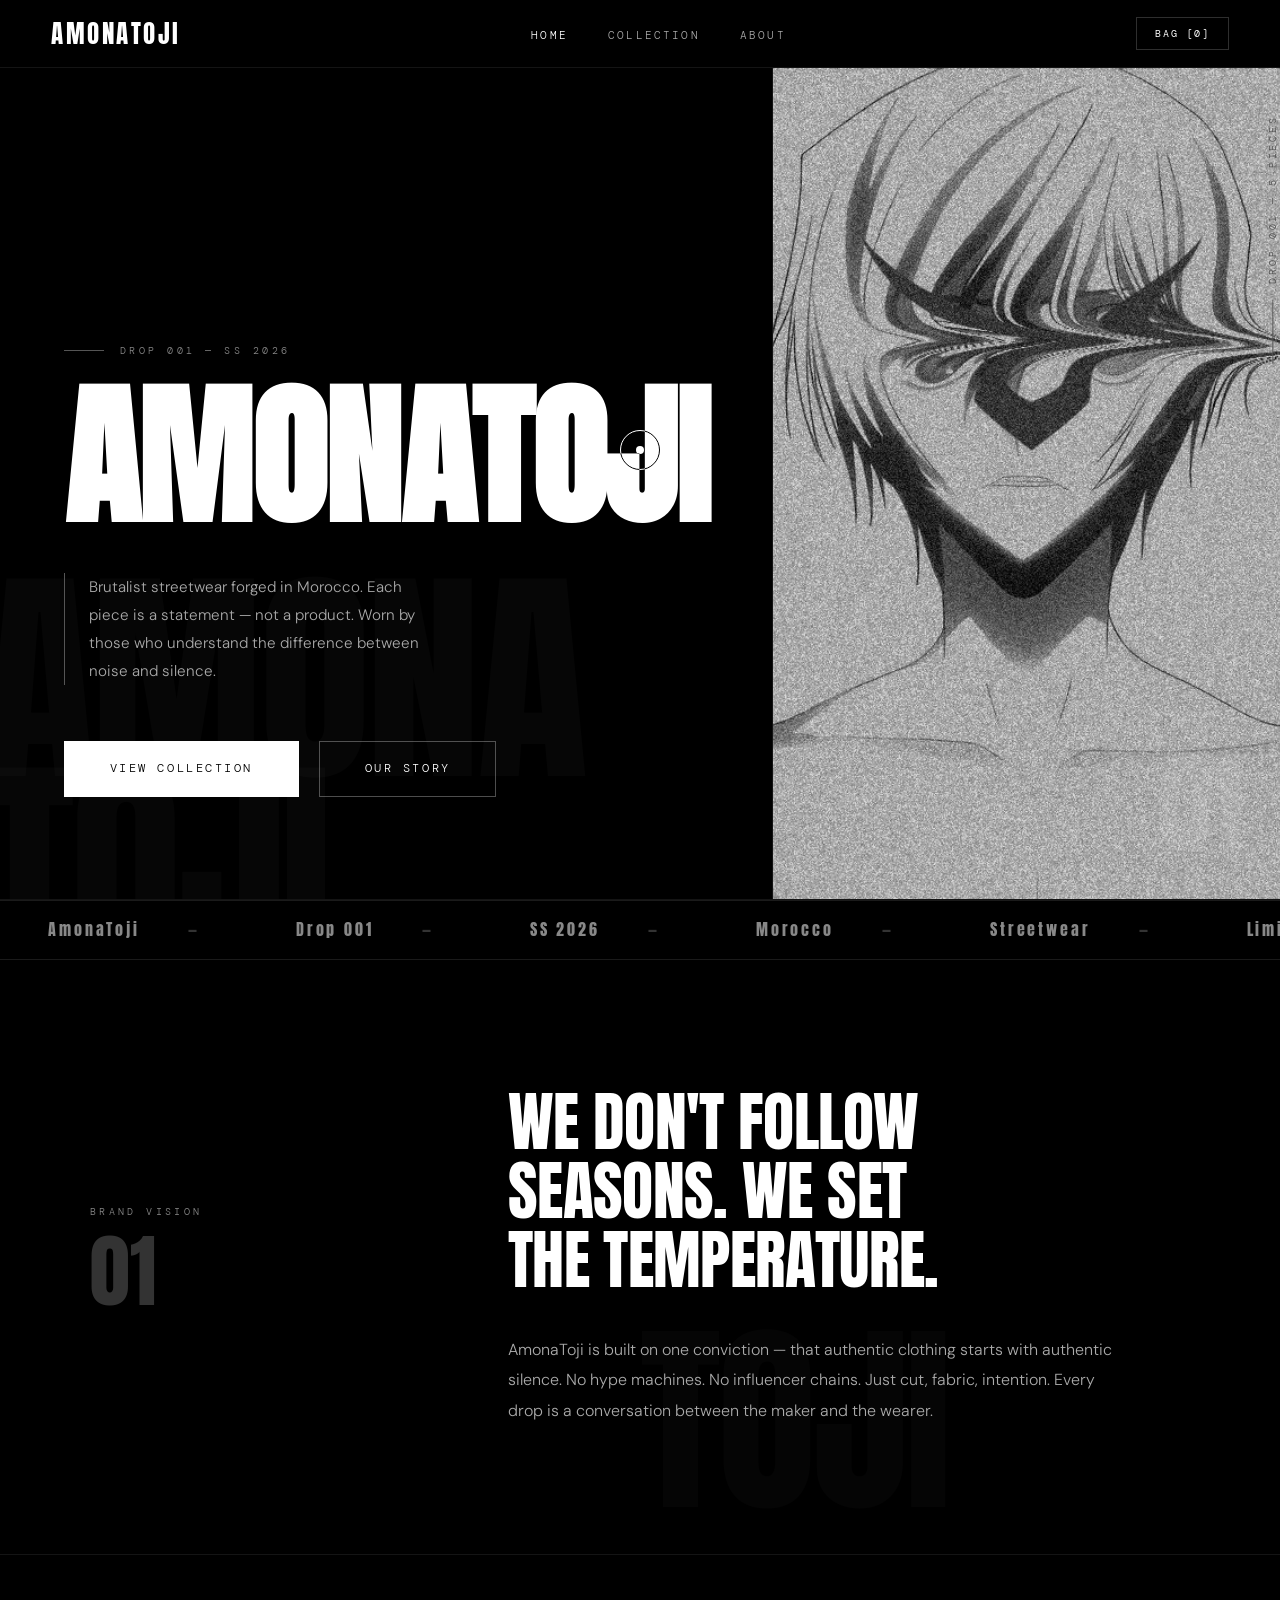
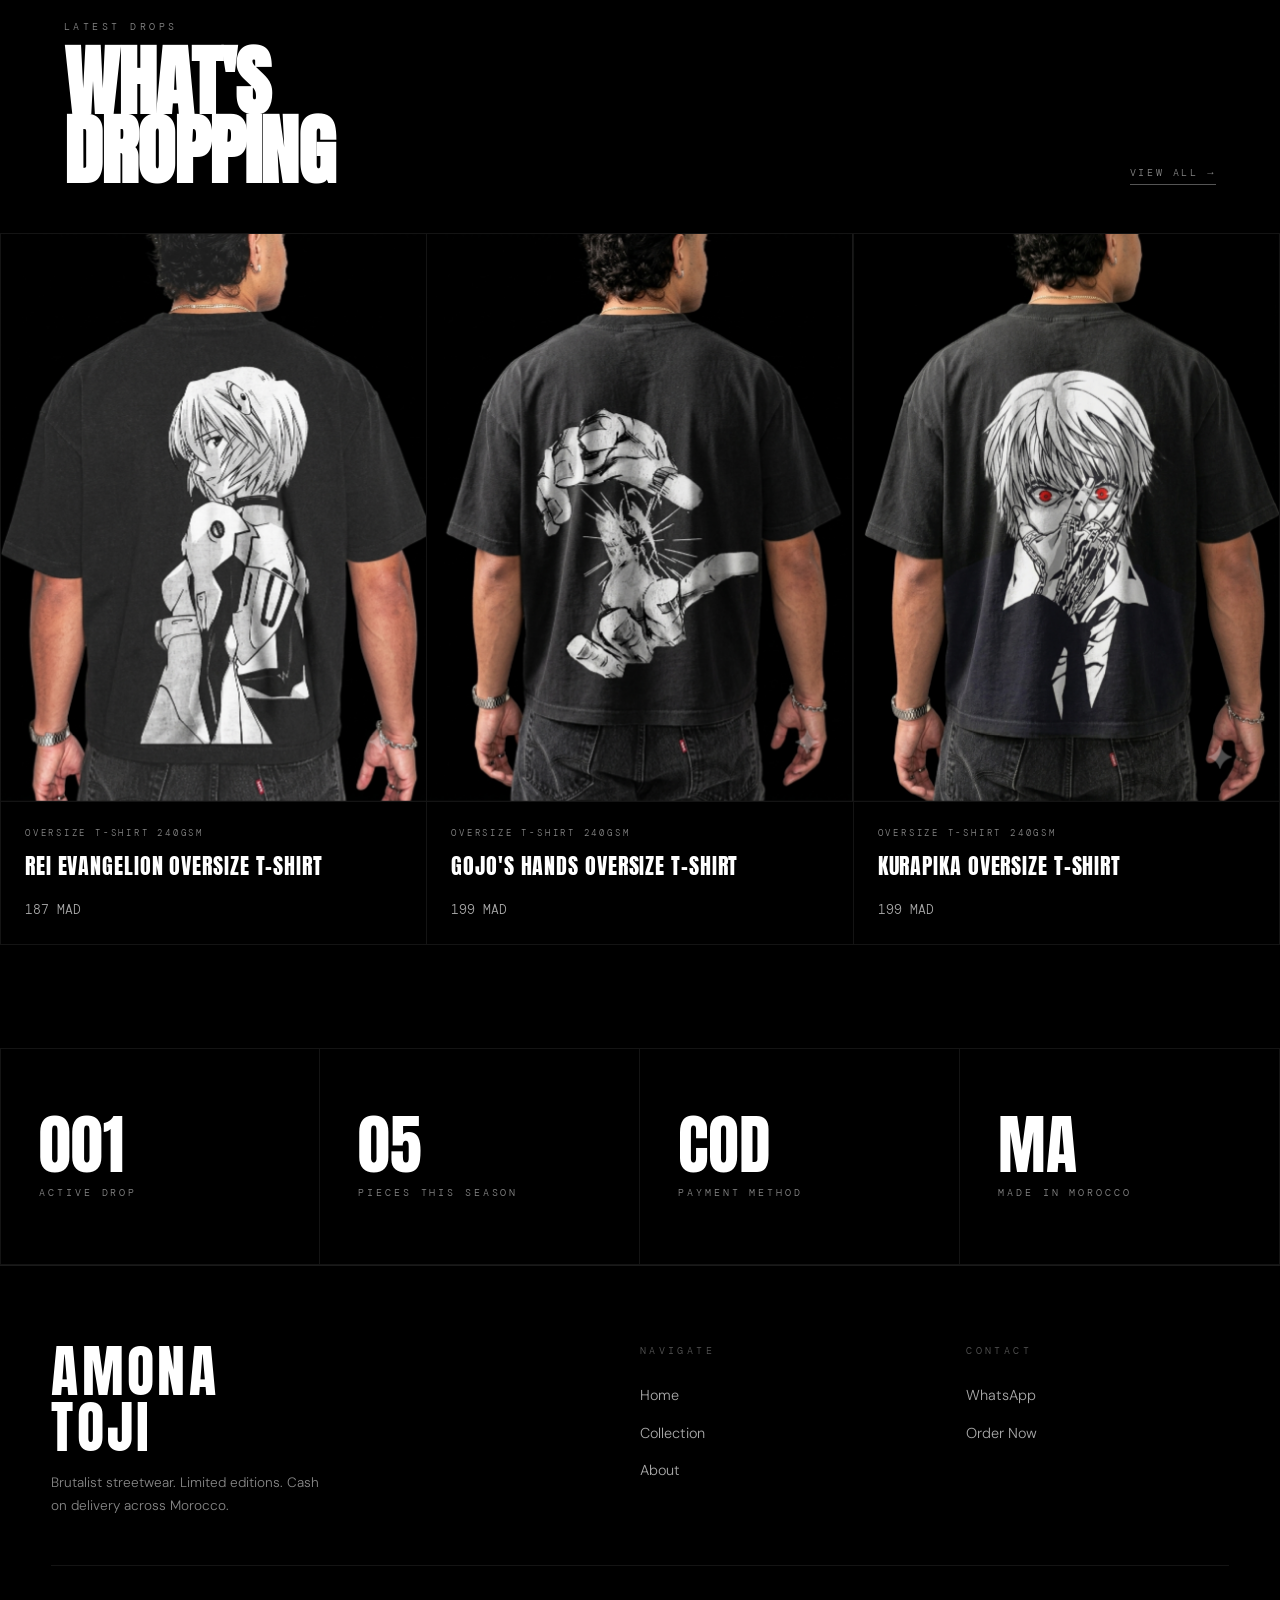
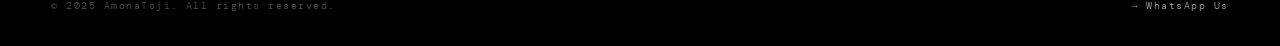
==== commit 776425da: "update layout" ====
--- a/index.html
+++ b/index.html
@@ -32,6 +32,9 @@
   line-height: 0.82;
   color: rgba(255,255,255,0.025);
   letter-spacing: -0.02em;
+  -webkit-user-select: none;
+  -moz-user-select: none;
+  -ms-user-select: none;
   user-select: none;
   pointer-events: none;
   z-index: 0;
@@ -142,7 +145,10 @@
   line-height: 1;
   color: rgba(255,255,255,0.08);
   letter-spacing: -0.04em;
-  user-select: none;
+  -webkit-user-select: none; 
+  -moz-user-select: none;    
+  -ms-user-select: none;     
+  user-select: none;         
 }
 
 /* ─── MANIFESTO ─── */
@@ -154,17 +160,21 @@
 }
 
 .manifesto-ghost {
-  position: absolute;
-  top: 50%;
-  left: 50%;
-  transform: translate(-50%, -50%);
-  font-family: var(--ff-display);
-  font-size: clamp(6rem, 16vw, 18rem);
-  color: rgba(255,255,255,0.02);
-  white-space: nowrap;
-  user-select: none;
-  pointer-events: none;
-  letter-spacing: -0.02em;
+    position: absolute;
+    top: 50%;
+    left: 50%;
+    transform: translate(-50%, -50%);
+    font-family: var(--ff-display);
+    font-size: clamp(6rem, 16vw, 18rem);
+    color: rgba(255, 255, 255, 0.02);
+    white-space: nowrap;
+    -webkit-user-select: none;
+    -moz-user-select: none;
+    -ms-user-select: none;
+    user-select: none;
+    /* -------------------------- */
+    pointer-events: none;
+    letter-spacing: -0.02em;
 }
 
 .manifesto-inner {
@@ -591,7 +601,7 @@
         <img class="drop-img" src="img/p1.jpg" alt="Rei evangelion Oversize T-Shirt" />
         <div class="drop-overlay">
           <button class="mag-btn mag-btn-primary" style="font-size:0.65rem; padding:0.9rem 1.8rem;"
-            onclick="openSizeModal('Rei evangelion Oversize T-Shirt', 187, 'img/p1.jpg')">Add to Bag</button>
+            onclick="openSizeModal('Rei evangelion Oversize T-Shirt', 187, 'p1.jpg')">Add to Bag</button>
         </div>
       </div>
       <div class="drop-info">
@@ -610,7 +620,7 @@
         <img class="drop-img" src="img/p2.jpg" alt="Gojo's hands Oversize T-Shirt" />
         <div class="drop-overlay">
           <button class="mag-btn mag-btn-primary" style="font-size:0.65rem; padding:0.9rem 1.8rem;"
-            onclick="openSizeModal('Gojo\'s hands Oversize T-Shirt', 199, 'img/p2.jpg')">Add to Bag</button>
+            onclick="openSizeModal('Gojo\'s hands Oversize T-Shirt', 199, 'p2.jpg')">Add to Bag</button>
         </div>
       </div>
       <div class="drop-info">
@@ -629,7 +639,7 @@
         <img class="drop-img" src="img/p3.jpg" alt="kurapika Oversize T-Shirt" />
         <div class="drop-overlay">
           <button class="mag-btn mag-btn-primary" style="font-size:0.65rem; padding:0.9rem 1.8rem;"
-            onclick="openSizeModal('kurapika Oversize T-Shirt', 199, 'img/p3.jpg')">Add to Bag</button>
+            onclick="openSizeModal('kurapika Oversize T-Shirt', 199, 'p3.jpg')">Add to Bag</button>
         </div>
       </div>
       <div class="drop-info">
@@ -682,14 +692,14 @@
     <div>
       <div class="footer-col-title">Contact</div>
       <ul class="footer-links">
-        <li><a href="https://wa.me/212657715301" target="_blank">WhatsApp</a></li>
-        <li><a href="shop.html#order">Order Now</a></li>
+        <li><a href="https://wa.me/212657715301" target="_blank" rel="noopener">WhatsApp</a></li>
+        <li><a href="shop.html#order-form">Order Now</a></li>
       </ul>
     </div>
   </div>
   <div class="footer-bottom">
     <span class="footer-copy">© 2025 AmonaToji. All rights reserved.</span>
-    <a href="https://wa.me/212657715301" target="_blank" class="footer-wa">→ WhatsApp Us</a>
+    <a href="https://wa.me/212657715301" target="_blank" rel="noopener" class="footer-wa">→ WhatsApp Us</a>
   </div>
 </footer>
 
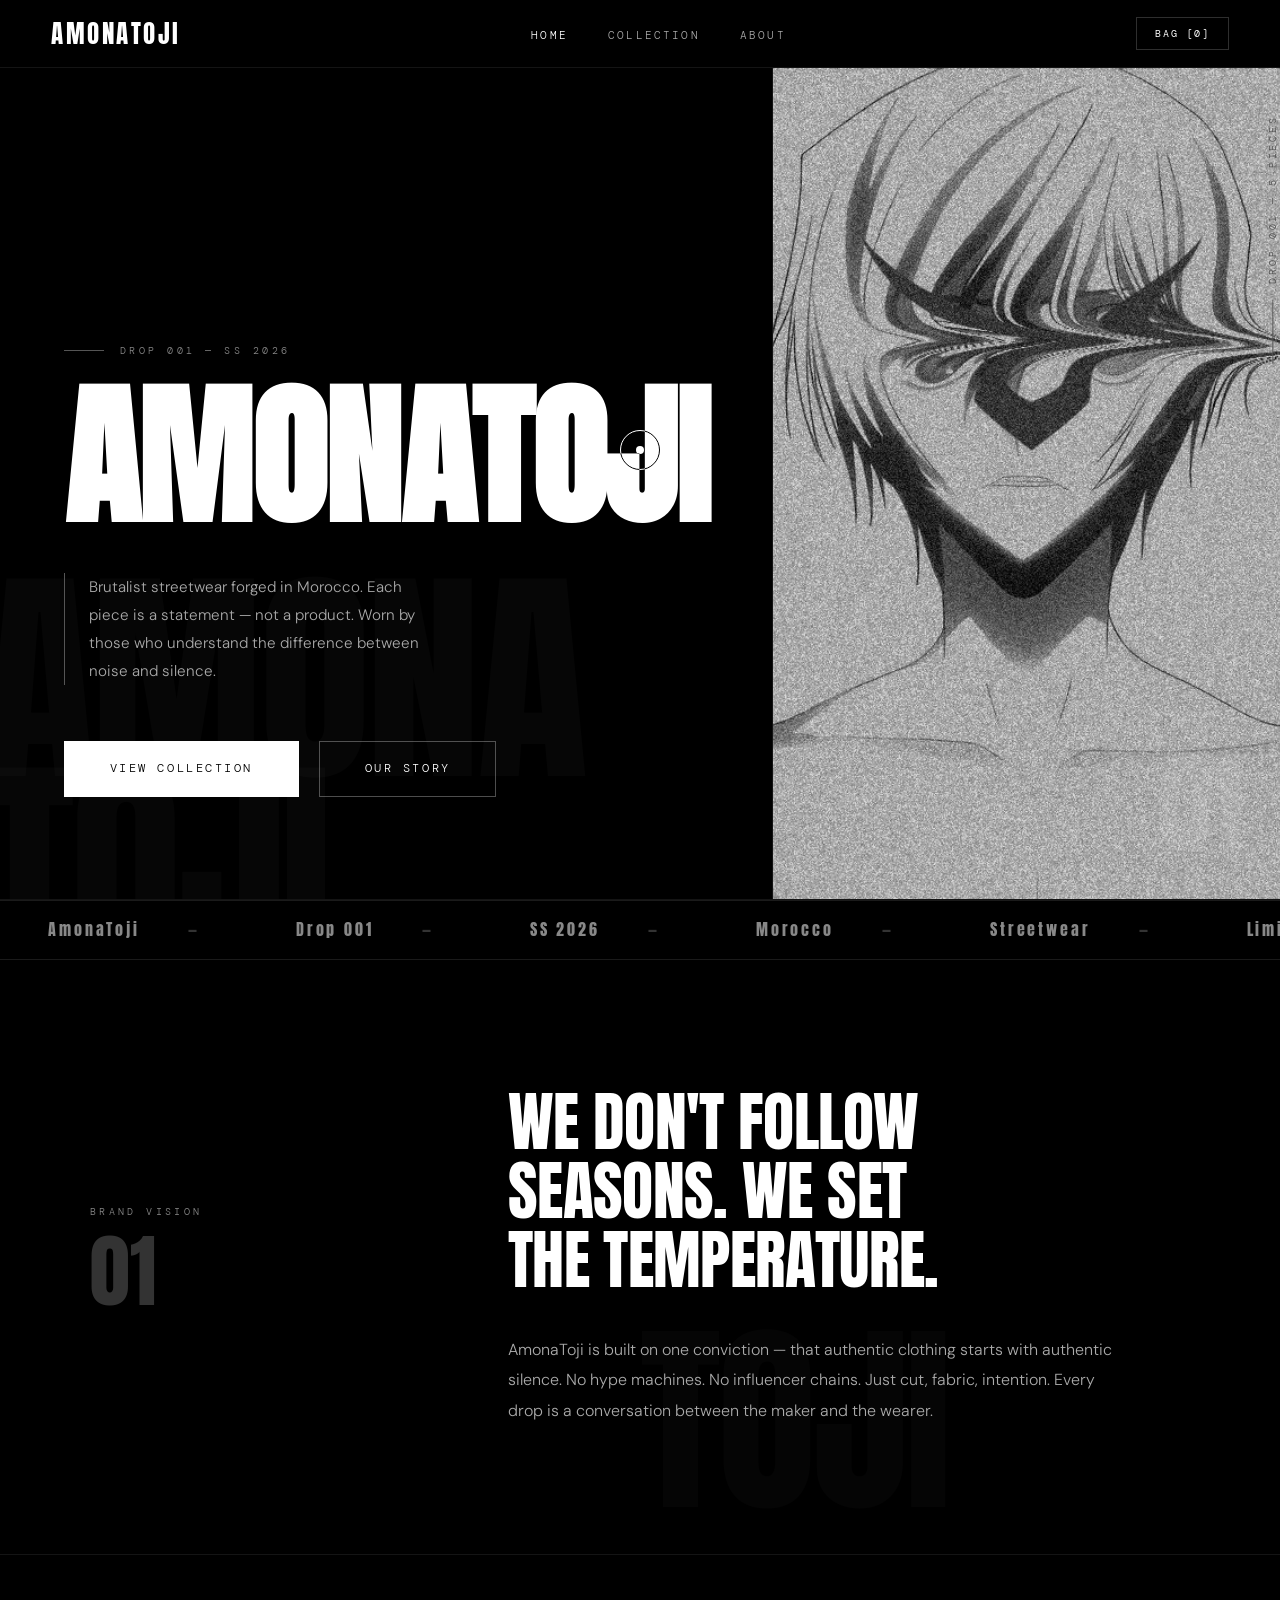
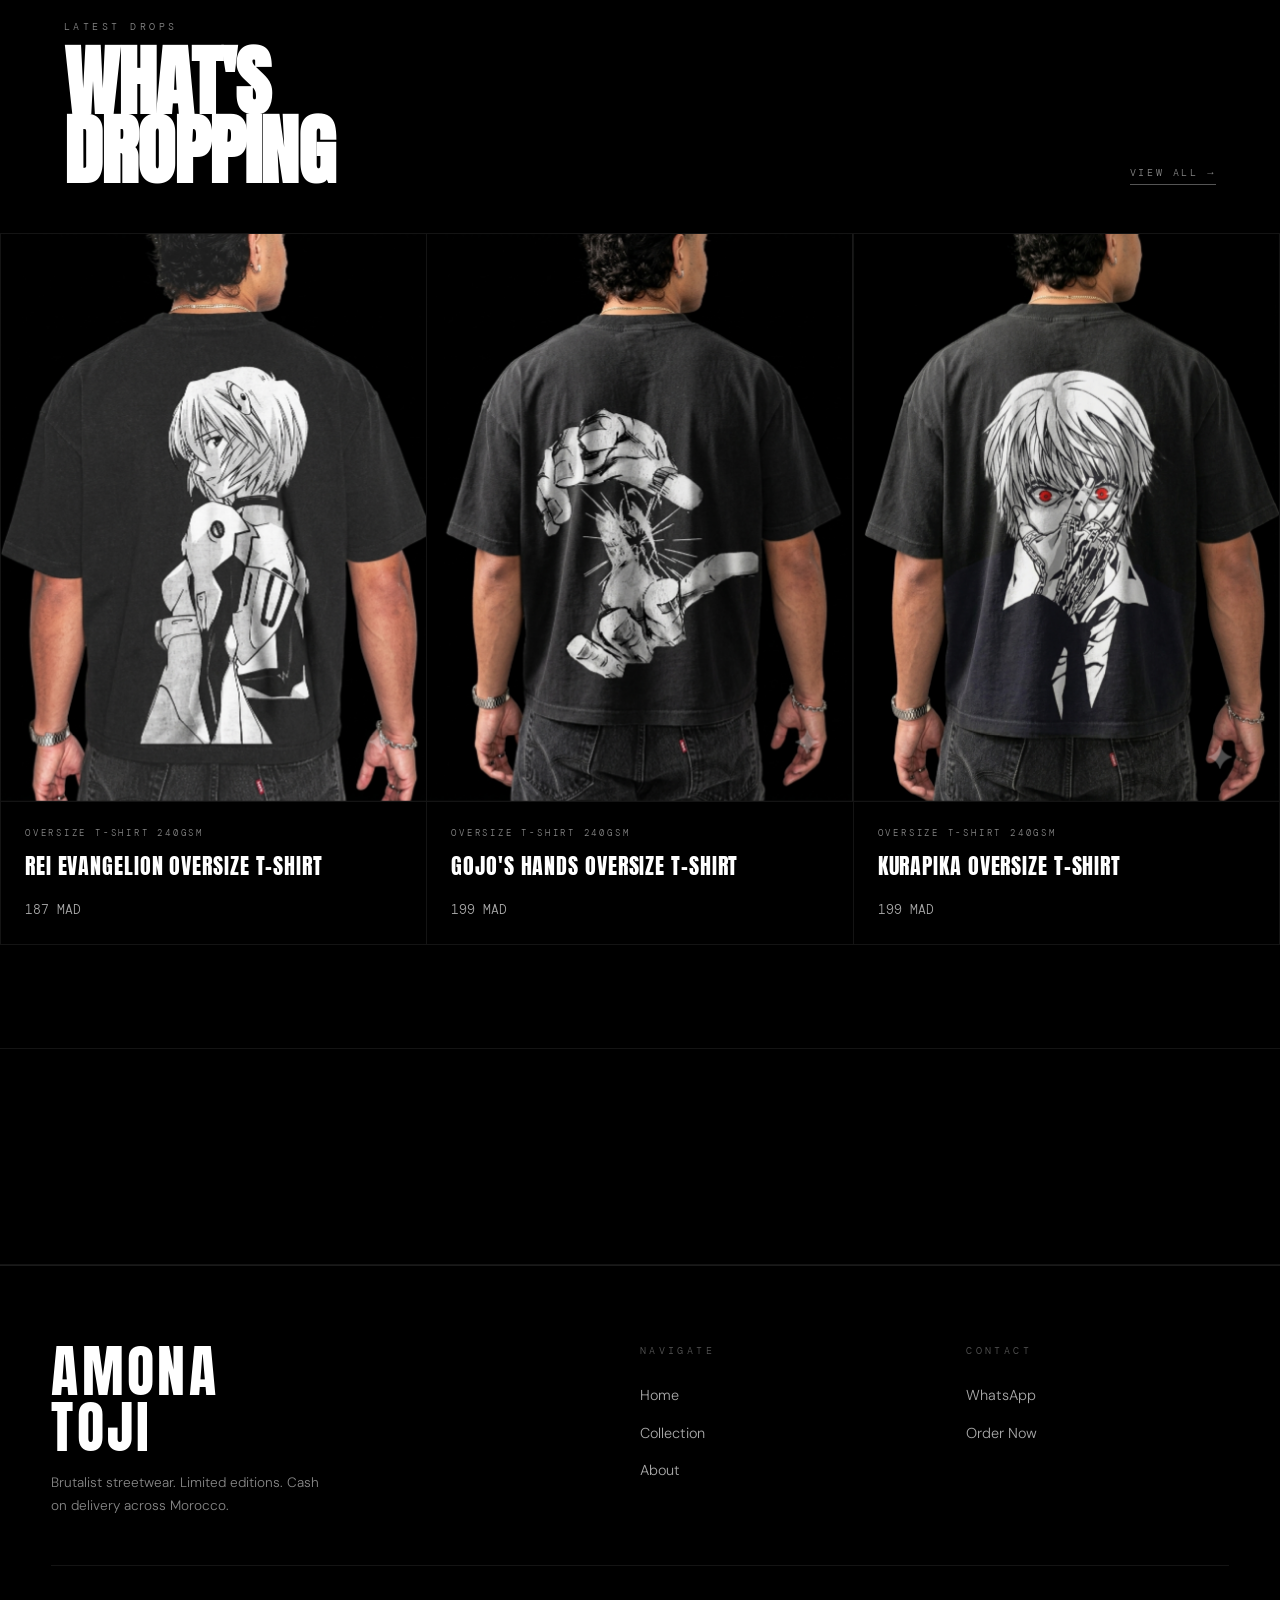
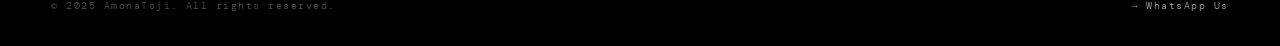
==== commit c4e7769f: "Add new products and Google Tag Manager" ====
--- a/index.html
+++ b/index.html
@@ -1,6 +1,15 @@
 <!DOCTYPE html>
 <html lang="en">
 <head>
+
+  <!-- Google Tag Manager -->
+<script>(function(w,d,s,l,i){w[l]=w[l]||[];w[l].push({'gtm.start':
+new Date().getTime(),event:'gtm.js'});var f=d.getElementsByTagName(s)[0],
+j=d.createElement(s),dl=l!='dataLayer'?'&l='+l:'';j.async=true;j.src=
+'https://www.googletagmanager.com/gtm.js?id='+i+dl;f.parentNode.insertBefore(j,f);
+})(window,document,'script','dataLayer','GTM-MWX2NJ2W');</script>
+<!-- End Google Tag Manager -->
+
 <meta charset="UTF-8" />
 <meta name="viewport" content="width=device-width, initial-scale=1.0" />
 <title>AmonaToji — Home</title>
@@ -500,6 +509,12 @@
 </style>
 </head>
 <body>
+
+  <!-- Google Tag Manager (noscript) -->
+<noscript><iframe src="https://www.googletagmanager.com/ns.html?id=GTM-MWX2NJ2W"
+height="0" width="0" style="display:none;visibility:hidden"></iframe></noscript>
+<!-- End Google Tag Manager (noscript) -->
+ 
 
 <!-- CURSOR -->
 <div id="cursor-dot"></div>
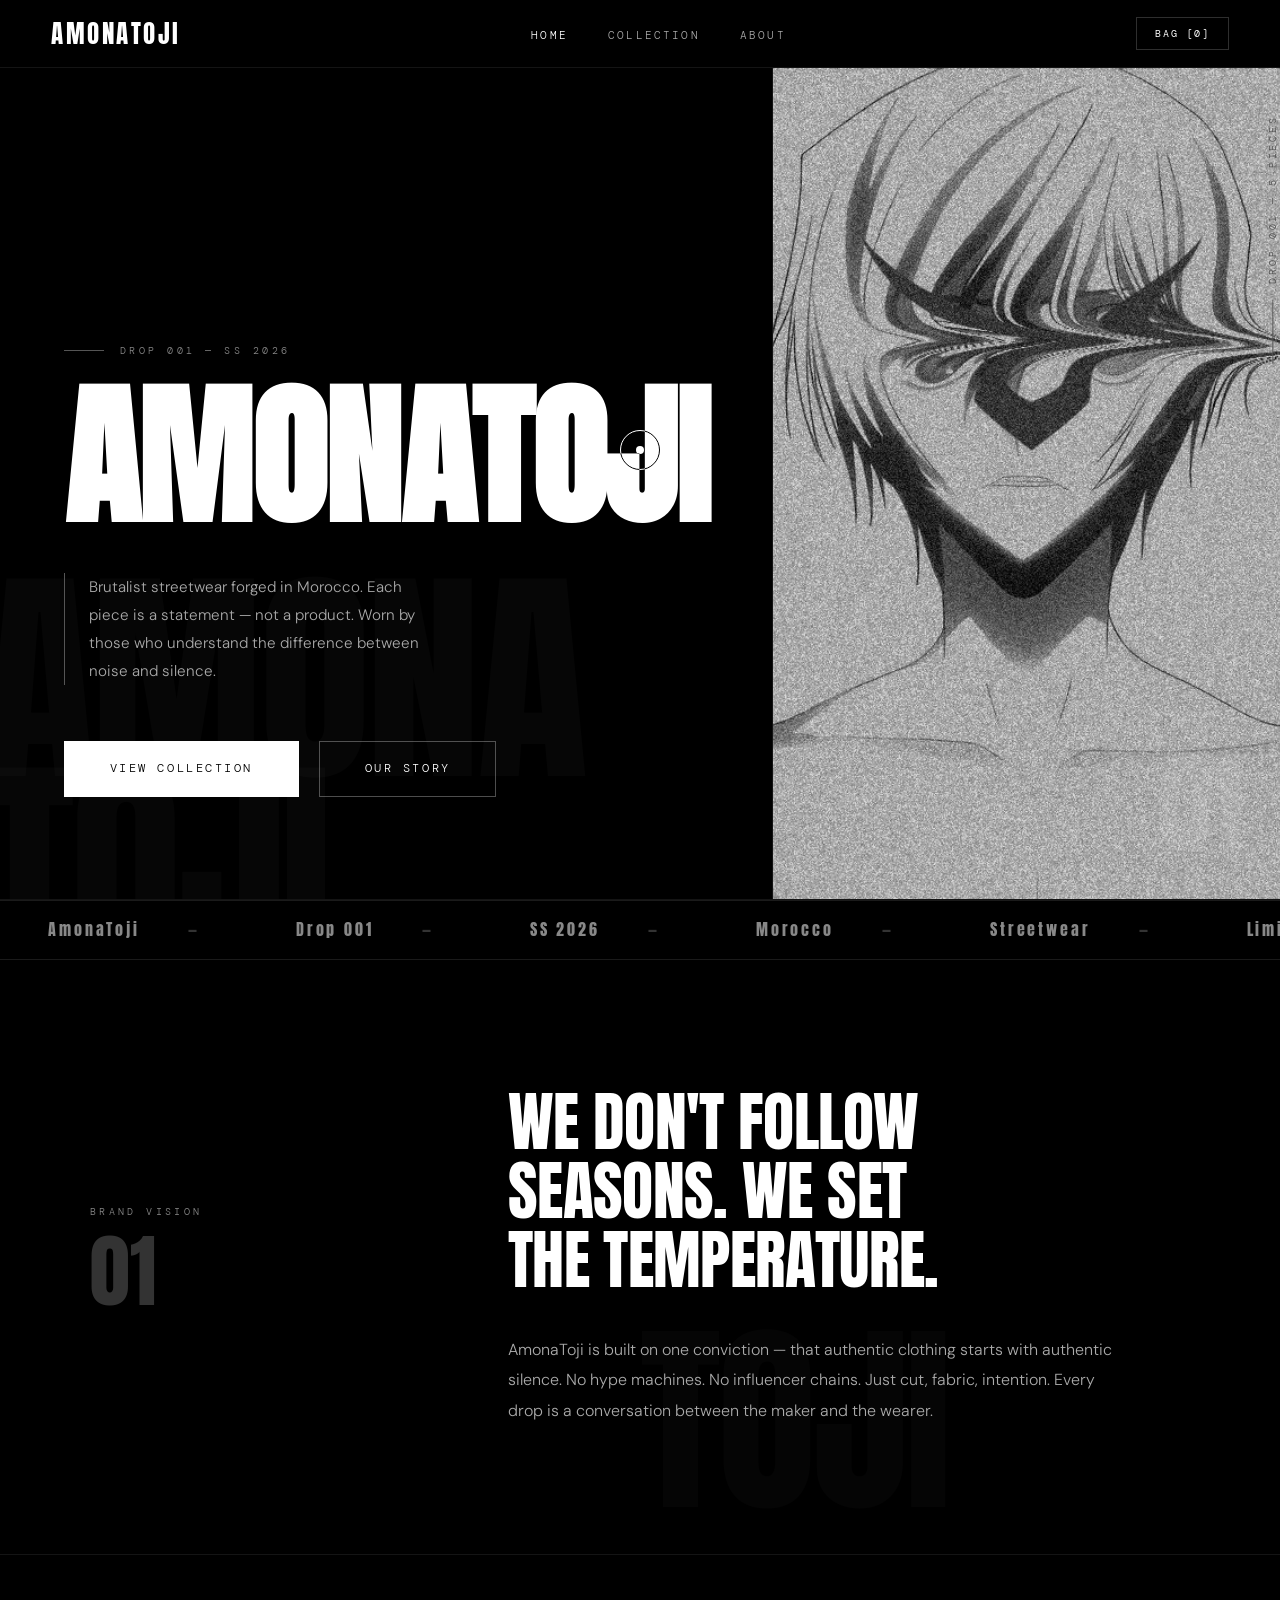
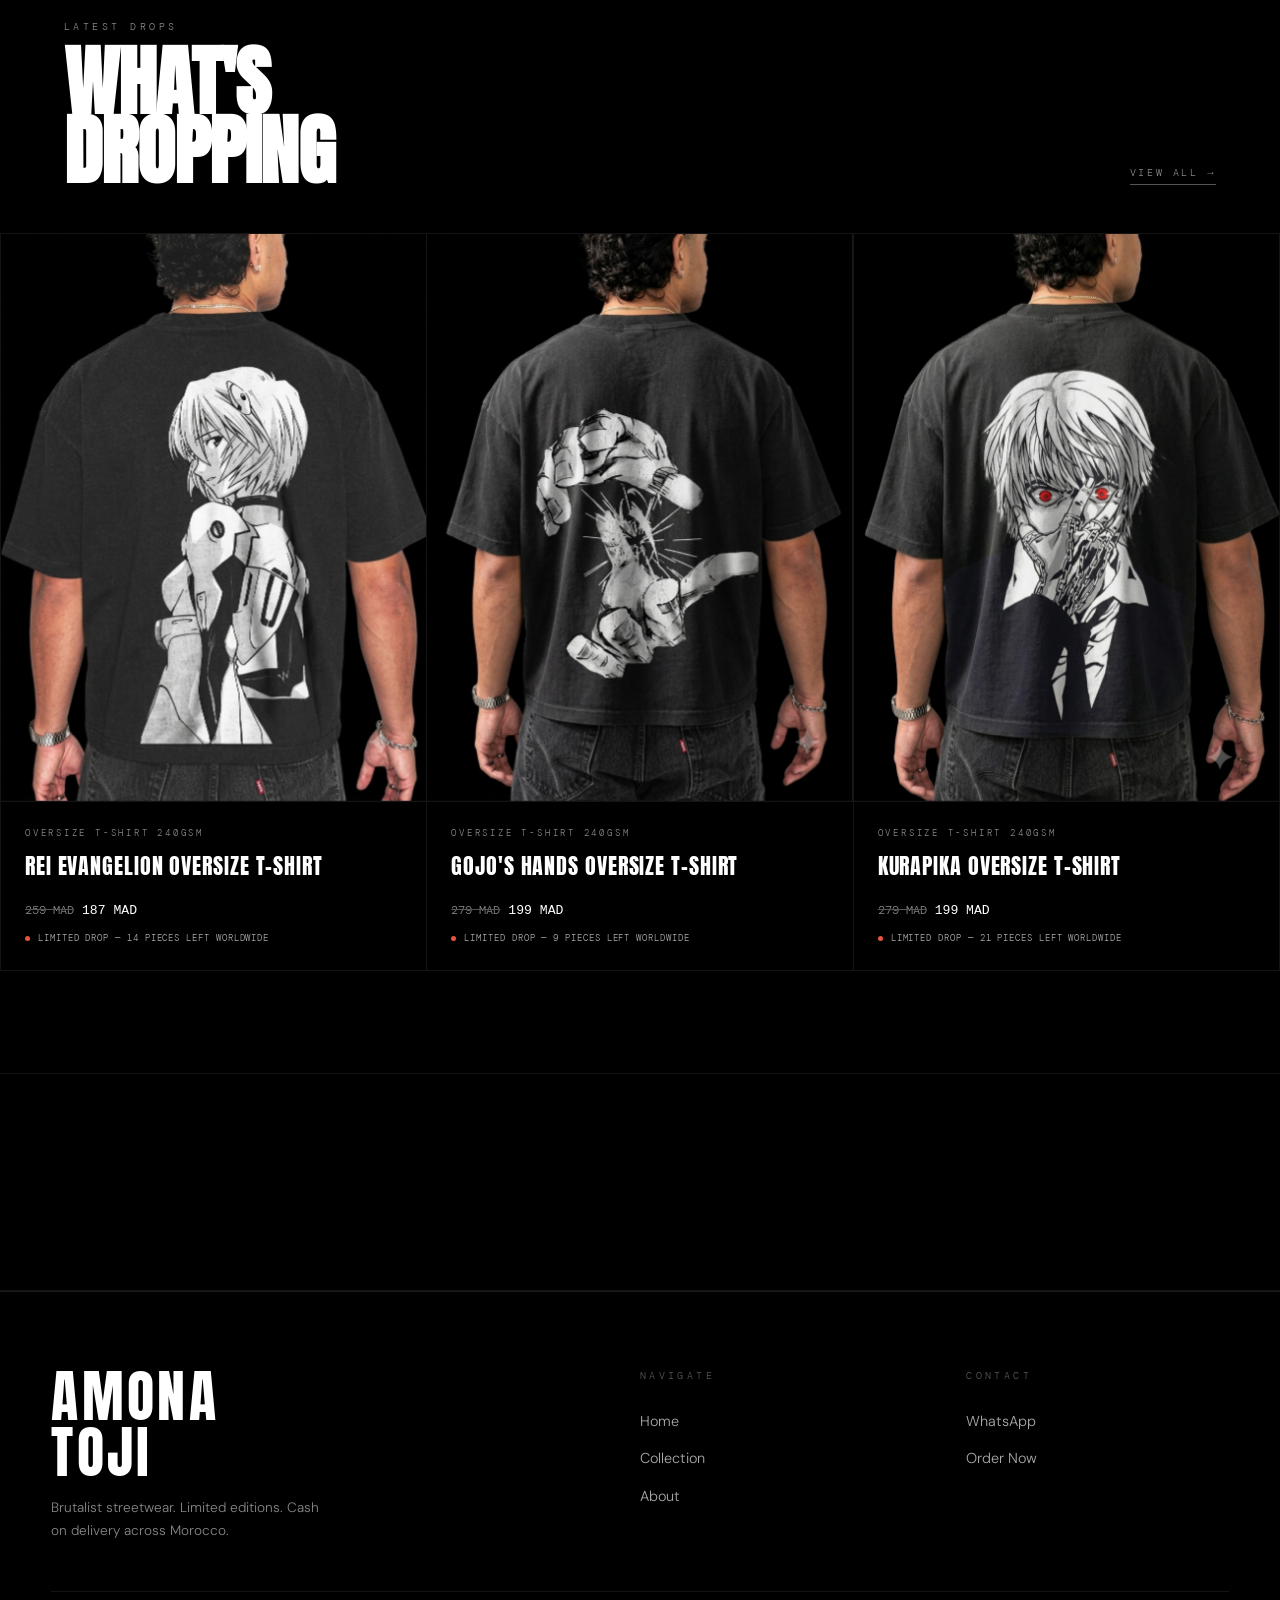
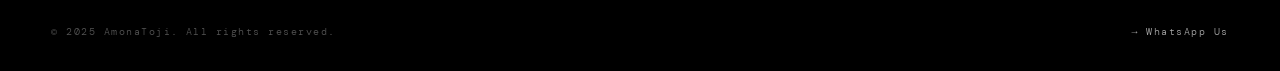
==== commit c09a996d: "update layout" ====
--- a/index.html
+++ b/index.html
@@ -457,6 +457,49 @@
   font-size: 0.82rem;
   color: var(--gray-5);
   margin-top: 0.5rem;
+}
+
+/* ─── SCARCITY & ANCHOR PRICING ─── */
+.drop-scarcity {
+  display: flex;
+  align-items: center;
+  gap: 0.5rem;
+  font-family: var(--ff-mono);
+  font-size: 0.58rem;
+  letter-spacing: 0.1em;
+  text-transform: uppercase;
+  color: var(--gray-5);
+  margin-top: 0.6rem;
+}
+
+.drop-scarcity-dot {
+  width: 5px;
+  height: 5px;
+  border-radius: 50%;
+  background: var(--accent-urgent);
+  flex-shrink: 0;
+  box-shadow: 0 0 0 0 rgba(232, 84, 62, 0.5);
+  animation: scarcityPulse 2.2s infinite;
+}
+
+@keyframes scarcityPulse {
+  0%   { box-shadow: 0 0 0 0 rgba(232, 84, 62, 0.45); }
+  70%  { box-shadow: 0 0 0 6px rgba(232, 84, 62, 0); }
+  100% { box-shadow: 0 0 0 0 rgba(232, 84, 62, 0); }
+}
+
+.drop-price-old {
+  font-family: var(--ff-mono);
+  font-size: 0.78rem;
+  color: var(--gray-4);
+  text-decoration: line-through;
+  text-decoration-color: var(--gray-3);
+  margin-right: 0.5rem;
+}
+
+.drop-price-now {
+  color: var(--white);
+  font-weight: 500;
 }
 
 /* ─── STATS STRIP ─── */
@@ -623,9 +666,9 @@
         <div class="drop-tag">Oversize T-Shirt 240gsm</div>
         <div class="drop-name">Rei evangelion Oversize T-Shirt</div>
         <div class="drop-row" style="display: flex; justify-content: space-between; align-items: center; margin-top: 0.5rem;">
-          <div class="drop-price">187 MAD</div>
-          
+          <div class="drop-price"><span class="drop-price-old">259 MAD</span><span class="drop-price-now">187 MAD</span></div>
         </div>
+        <div class="drop-scarcity"><span class="drop-scarcity-dot"></span>Limited Drop — 14 pieces left worldwide</div>
       </div>
     </div>
 
@@ -642,9 +685,9 @@
         <div class="drop-tag">Oversize T-Shirt 240gsm</div>
         <div class="drop-name">Gojo's hands Oversize T-Shirt</div>
         <div class="drop-row" style="display: flex; justify-content: space-between; align-items: center; margin-top: 0.5rem;">
-          <div class="drop-price">199 MAD</div>
-          
+          <div class="drop-price"><span class="drop-price-old">279 MAD</span><span class="drop-price-now">199 MAD</span></div>
         </div>
+        <div class="drop-scarcity"><span class="drop-scarcity-dot"></span>Limited Drop — 9 pieces left worldwide</div>
       </div>
     </div>
 
@@ -661,9 +704,9 @@
         <div class="drop-tag">Oversize T-Shirt 240gsm</div>
         <div class="drop-name">kurapika Oversize T-Shirt</div>
         <div class="drop-row" style="display: flex; justify-content: space-between; align-items: center; margin-top: 0.5rem;">
-          <div class="drop-price">199 MAD</div>
-          
+          <div class="drop-price"><span class="drop-price-old">279 MAD</span><span class="drop-price-now">199 MAD</span></div>
         </div>
+        <div class="drop-scarcity"><span class="drop-scarcity-dot"></span>Limited Drop — 21 pieces left worldwide</div>
       </div>
     </div>
   </div>
@@ -870,15 +913,11 @@
   });
 
   // Show/hide total + form + perks together with item list
-  var _origRender = window.cartAddItem;
   function _syncDrawerSections() {
     var hasItems = document.getElementById('drawer-item-list').children.length > 0;
     ['drawer-total-wrap','drawer-form-wrap','drawer-perks-wrap'].forEach(function(id) {
       var el = document.getElementById(id);
       if (el) el.style.display = hasItems ? 'flex' : 'none';
-      if (el && id === 'drawer-total-wrap') el.style.display = hasItems ? 'flex' : 'none';
-      if (el && id === 'drawer-form-wrap')  el.style.display = hasItems ? 'flex' : 'none';
-      if (el && id === 'drawer-perks-wrap') el.style.display = hasItems ? 'flex' : 'none';
     });
   }
 
--- a/style.css
+++ b/style.css
@@ -22,6 +22,8 @@
   --gray-7:  #E5E5E5;
   --gray-8:  #F5F5F5;
 
+  --accent-urgent: #E8543E;
+
   --ff-display: 'Anton', sans-serif;
   --ff-body:    'DM Sans', sans-serif;
   --ff-mono:    'DM Mono', monospace;
@@ -548,6 +550,25 @@
   font-size: 0.65rem;
   letter-spacing: 0.12em;
   color: var(--gray-5);
+}
+
+.di-color {
+  display: flex;
+  align-items: center;
+  gap: 0.4rem;
+  font-family: var(--ff-mono);
+  font-size: 0.56rem;
+  letter-spacing: 0.15em;
+  text-transform: uppercase;
+  color: var(--gray-5);
+}
+
+.di-color-dot {
+  width: 8px;
+  height: 8px;
+  border-radius: 50%;
+  border: 1px solid rgba(255,255,255,0.3);
+  flex-shrink: 0;
 }
 
 .di-remove {
@@ -707,20 +728,46 @@
 .toast {
   position: fixed;
   bottom: 2rem; right: 2rem;
-  background: var(--white);
-  color: var(--black);
+  display: flex;
+  align-items: center;
+  gap: 0.75rem;
+  background: var(--black);
+  color: var(--white);
+  border: 1px solid rgba(255,255,255,0.14);
+  box-shadow: 0 12px 32px rgba(0,0,0,0.45);
   font-family: var(--ff-mono);
   font-size: 0.7rem;
-  letter-spacing: 0.15em;
-  text-transform: uppercase;
-  padding: 1rem 1.5rem;
+  letter-spacing: 0.1em;
+  text-transform: uppercase;
+  padding: 0.95rem 1.4rem 0.95rem 1.1rem;
+  max-width: min(360px, calc(100vw - 2.5rem));
   opacity: 0;
-  transform: translateY(1rem);
-  transition: opacity 0.3s, transform 0.3s;
+  transform: translateX(1.25rem);
+  transition: opacity 0.35s cubic-bezier(.16,1,.3,1), transform 0.35s cubic-bezier(.16,1,.3,1);
   pointer-events: none;
   z-index: 9000;
 }
-.toast.show { opacity: 1; transform: translateY(0); }
+.toast.show { opacity: 1; transform: translateX(0); }
+
+.toast-icon {
+  flex-shrink: 0;
+  display: flex;
+  align-items: center;
+  justify-content: center;
+  width: 22px; height: 22px;
+  border-radius: 50%;
+}
+.toast-msg { line-height: 1.5; }
+
+.toast-success .toast-icon { color: var(--black); background: var(--white); }
+.toast-success { border-left: 2px solid var(--white); }
+
+.toast-error .toast-icon { color: var(--white); background: var(--accent-urgent); }
+.toast-error { border-left: 2px solid var(--accent-urgent); }
+
+@media (max-width: 640px) {
+  .toast { left: 1.25rem; right: 1.25rem; bottom: 1.25rem; max-width: none; }
+}
 
 /* ═══════════════════════════════════════════════════
    FEATURE 1 — LIVE CLOCK
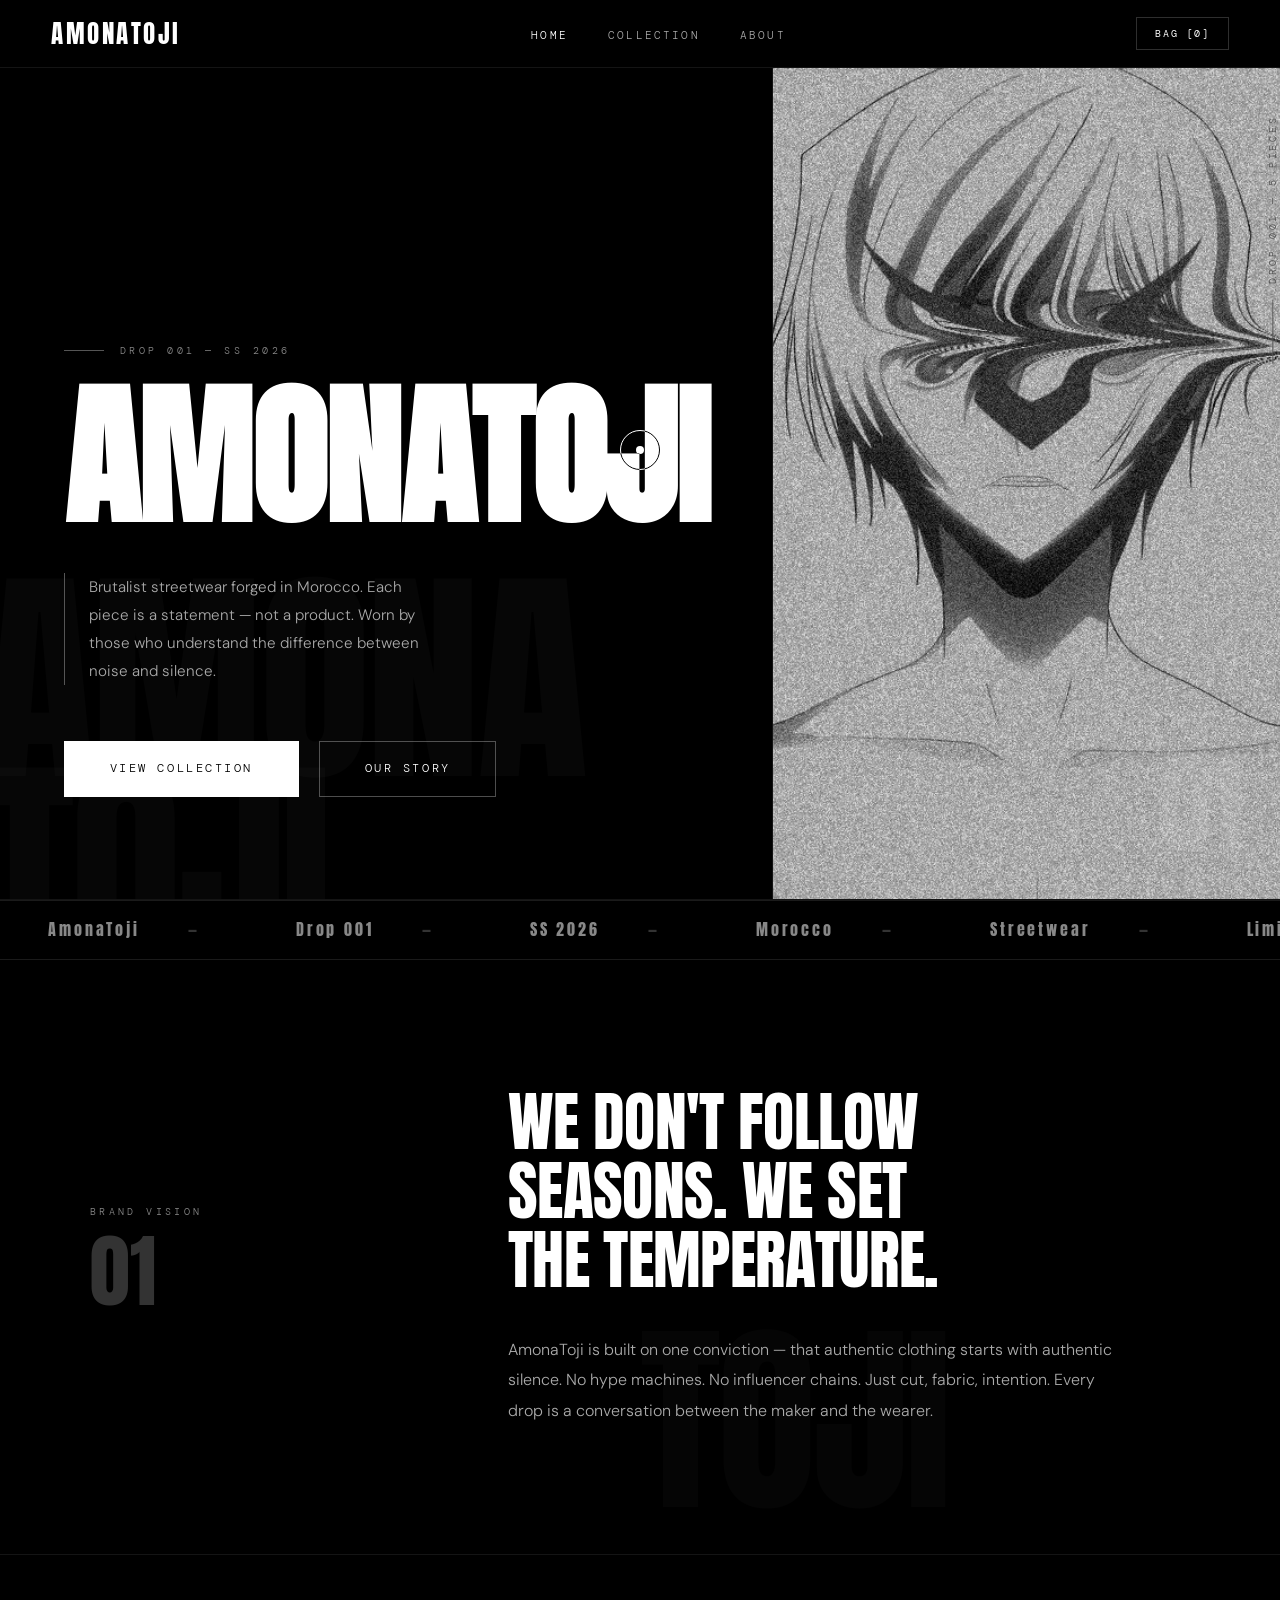
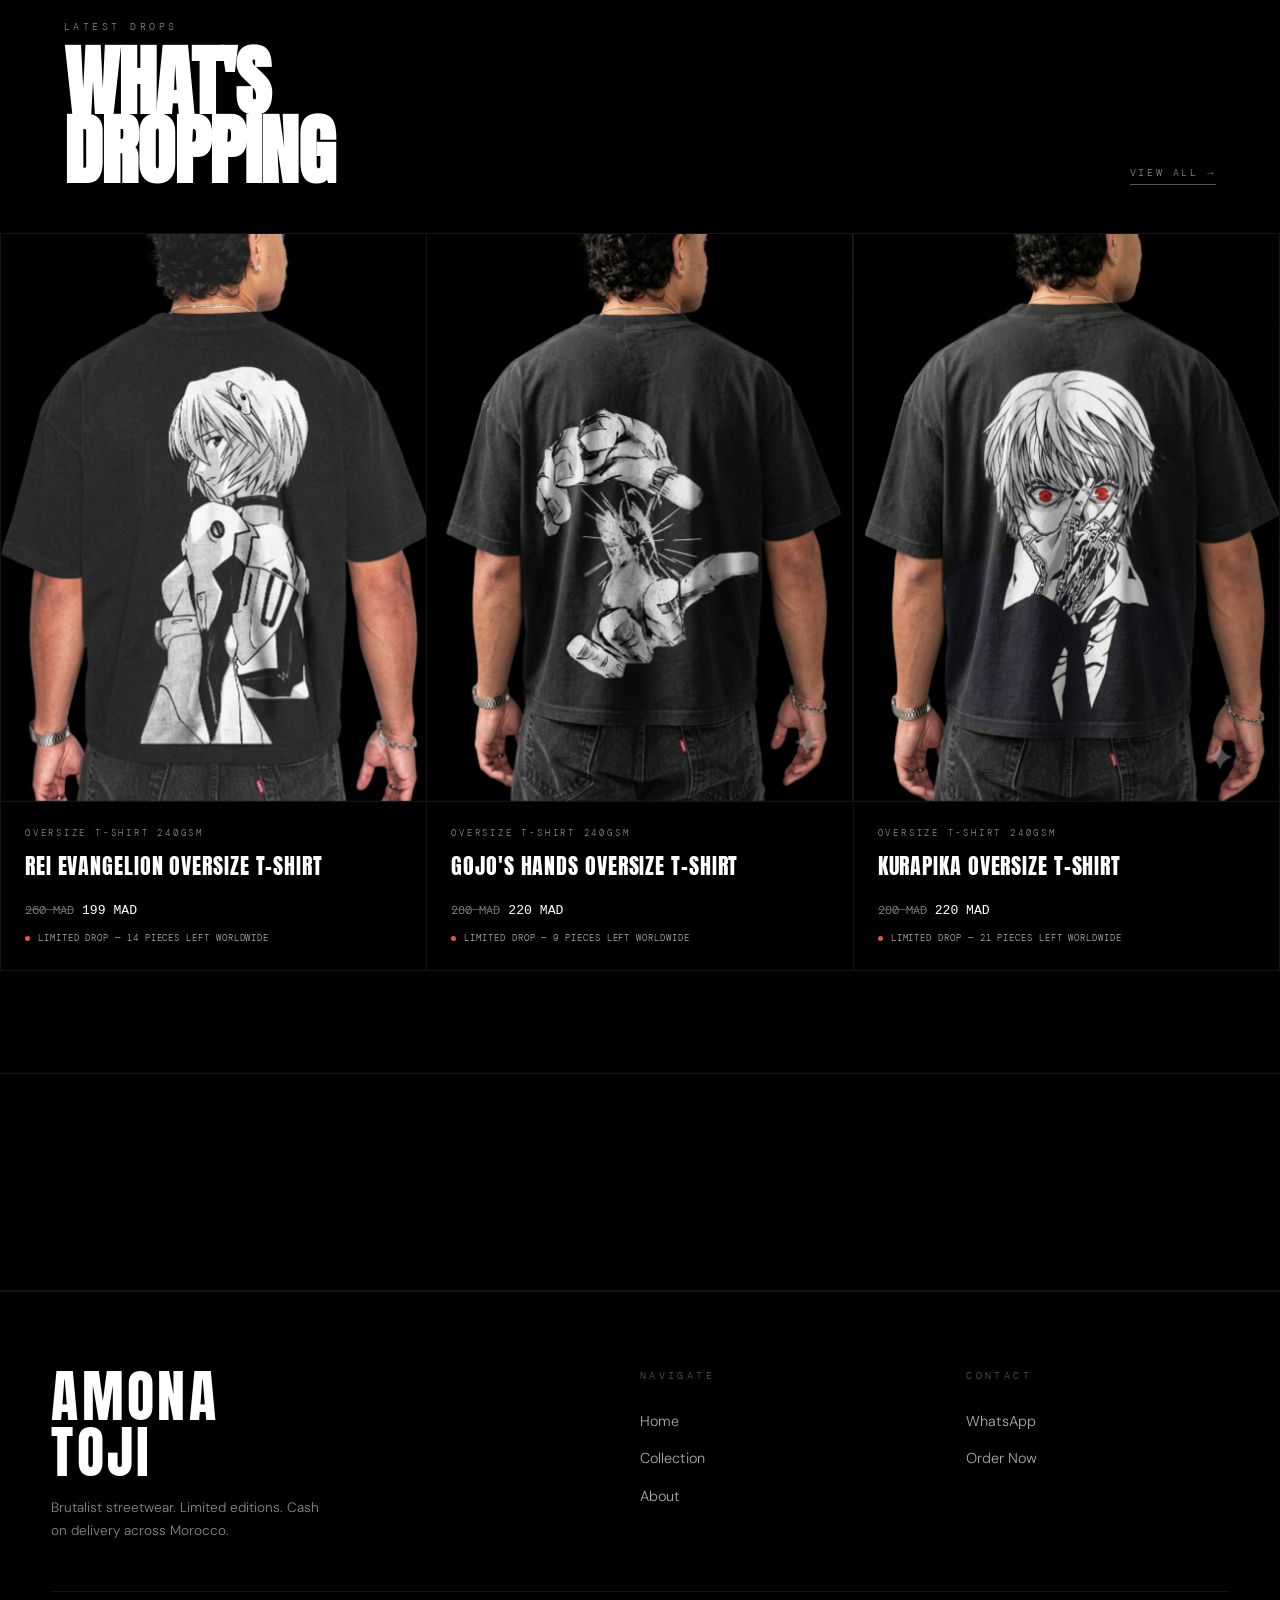
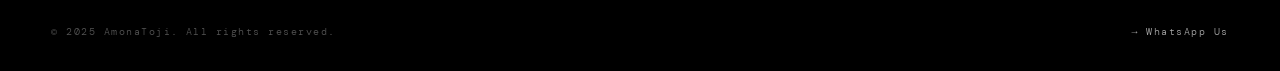
==== commit 06c9d900: "update layout" ====
--- a/index.html
+++ b/index.html
@@ -659,14 +659,14 @@
         <img class="drop-img" src="img/p1.jpg" alt="Rei evangelion Oversize T-Shirt" />
         <div class="drop-overlay">
           <button class="mag-btn mag-btn-primary" style="font-size:0.65rem; padding:0.9rem 1.8rem;"
-            onclick="openSizeModal('Rei evangelion Oversize T-Shirt', 187, 'p1.jpg')">Add to Bag</button>
+            onclick="openSizeModal('Rei evangelion Oversize T-Shirt', 199, 'p1.jpg')">Add to Bag</button>
         </div>
       </div>
       <div class="drop-info">
         <div class="drop-tag">Oversize T-Shirt 240gsm</div>
         <div class="drop-name">Rei evangelion Oversize T-Shirt</div>
         <div class="drop-row" style="display: flex; justify-content: space-between; align-items: center; margin-top: 0.5rem;">
-          <div class="drop-price"><span class="drop-price-old">259 MAD</span><span class="drop-price-now">187 MAD</span></div>
+          <div class="drop-price"><span class="drop-price-old">260 MAD</span><span class="drop-price-now">199 MAD</span></div>
         </div>
         <div class="drop-scarcity"><span class="drop-scarcity-dot"></span>Limited Drop — 14 pieces left worldwide</div>
       </div>
@@ -678,14 +678,14 @@
         <img class="drop-img" src="img/p2.jpg" alt="Gojo's hands Oversize T-Shirt" />
         <div class="drop-overlay">
           <button class="mag-btn mag-btn-primary" style="font-size:0.65rem; padding:0.9rem 1.8rem;"
-            onclick="openSizeModal('Gojo\'s hands Oversize T-Shirt', 199, 'p2.jpg')">Add to Bag</button>
+            onclick="openSizeModal('Gojo\'s hands Oversize T-Shirt', 220, 'p2.jpg')">Add to Bag</button>
         </div>
       </div>
       <div class="drop-info">
         <div class="drop-tag">Oversize T-Shirt 240gsm</div>
         <div class="drop-name">Gojo's hands Oversize T-Shirt</div>
         <div class="drop-row" style="display: flex; justify-content: space-between; align-items: center; margin-top: 0.5rem;">
-          <div class="drop-price"><span class="drop-price-old">279 MAD</span><span class="drop-price-now">199 MAD</span></div>
+          <div class="drop-price"><span class="drop-price-old">280 MAD</span><span class="drop-price-now">220 MAD</span></div>
         </div>
         <div class="drop-scarcity"><span class="drop-scarcity-dot"></span>Limited Drop — 9 pieces left worldwide</div>
       </div>
@@ -697,14 +697,14 @@
         <img class="drop-img" src="img/p3.jpg" alt="kurapika Oversize T-Shirt" />
         <div class="drop-overlay">
           <button class="mag-btn mag-btn-primary" style="font-size:0.65rem; padding:0.9rem 1.8rem;"
-            onclick="openSizeModal('kurapika Oversize T-Shirt', 199, 'p3.jpg')">Add to Bag</button>
+            onclick="openSizeModal('kurapika Oversize T-Shirt', 220, 'p3.jpg')">Add to Bag</button>
         </div>
       </div>
       <div class="drop-info">
         <div class="drop-tag">Oversize T-Shirt 240gsm</div>
         <div class="drop-name">kurapika Oversize T-Shirt</div>
         <div class="drop-row" style="display: flex; justify-content: space-between; align-items: center; margin-top: 0.5rem;">
-          <div class="drop-price"><span class="drop-price-old">279 MAD</span><span class="drop-price-now">199 MAD</span></div>
+          <div class="drop-price"><span class="drop-price-old">280 MAD</span><span class="drop-price-now">220 MAD</span></div>
         </div>
         <div class="drop-scarcity"><span class="drop-scarcity-dot"></span>Limited Drop — 21 pieces left worldwide</div>
       </div>
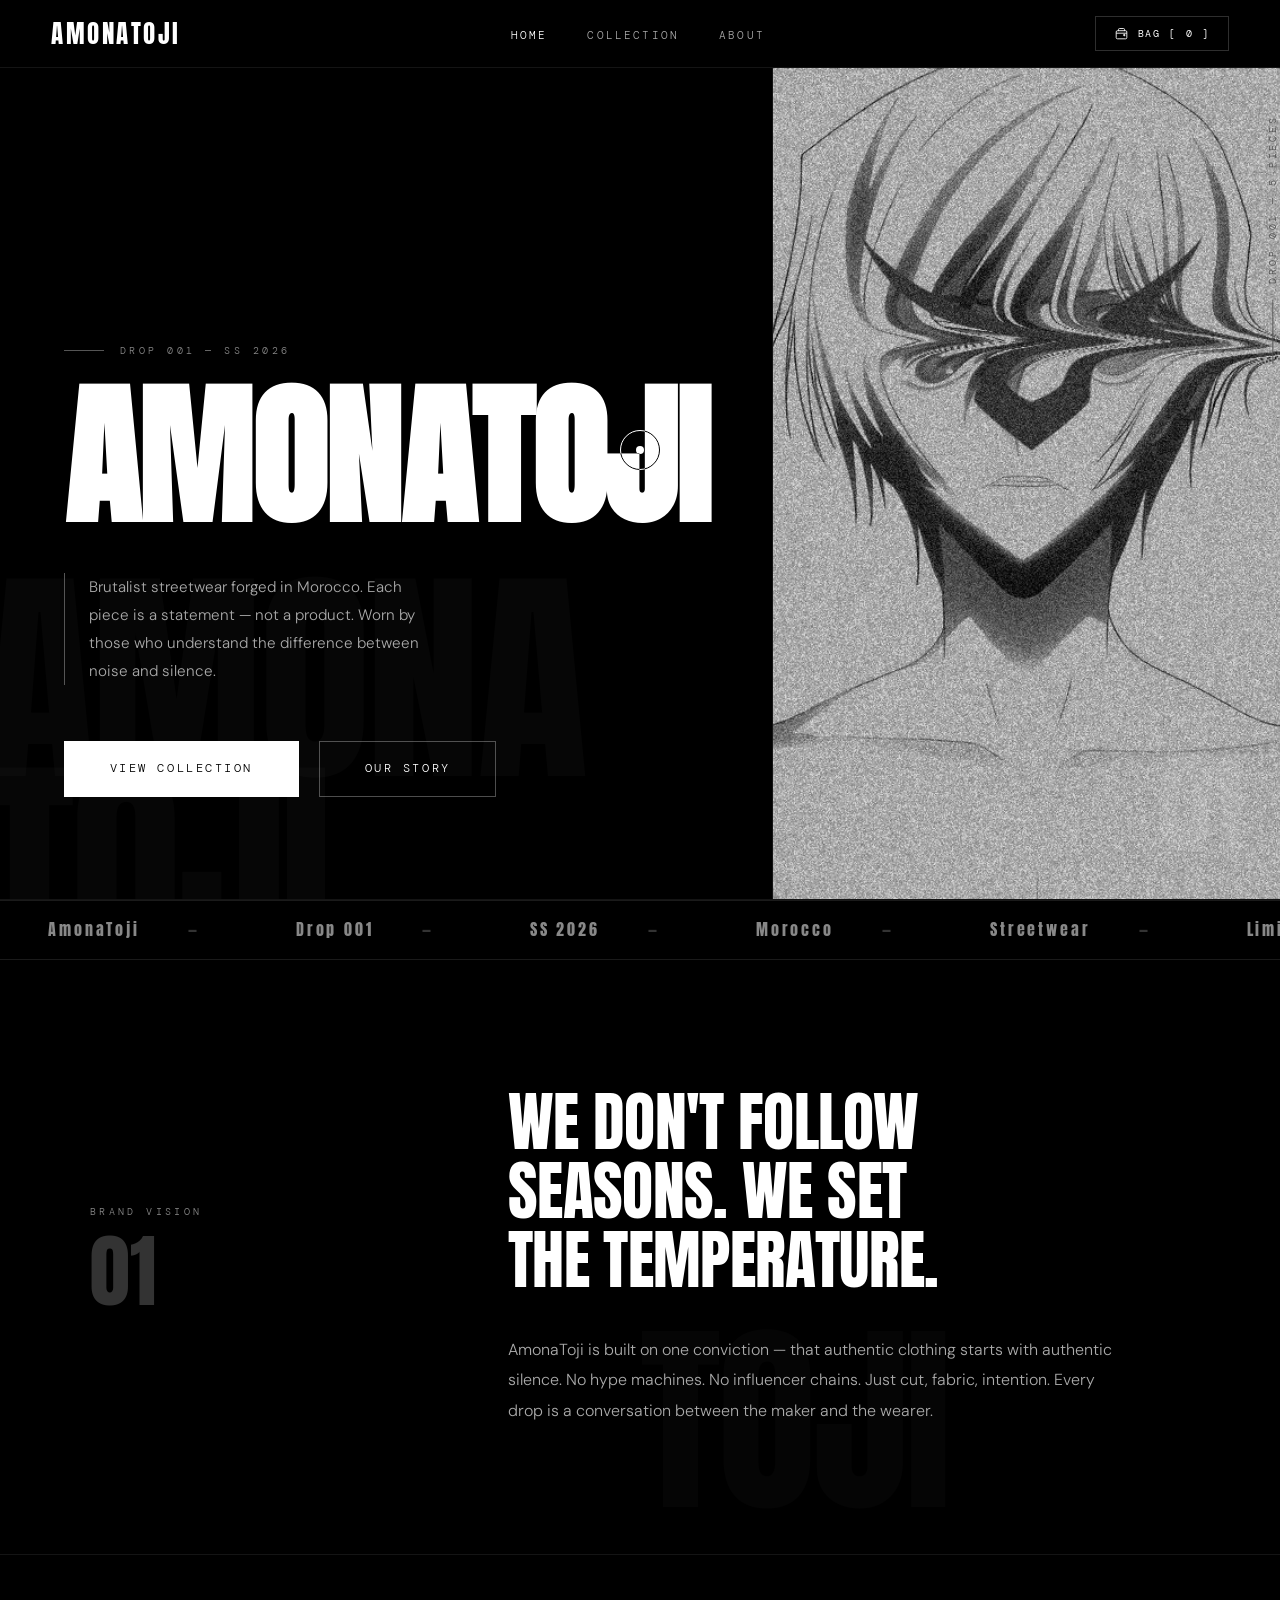
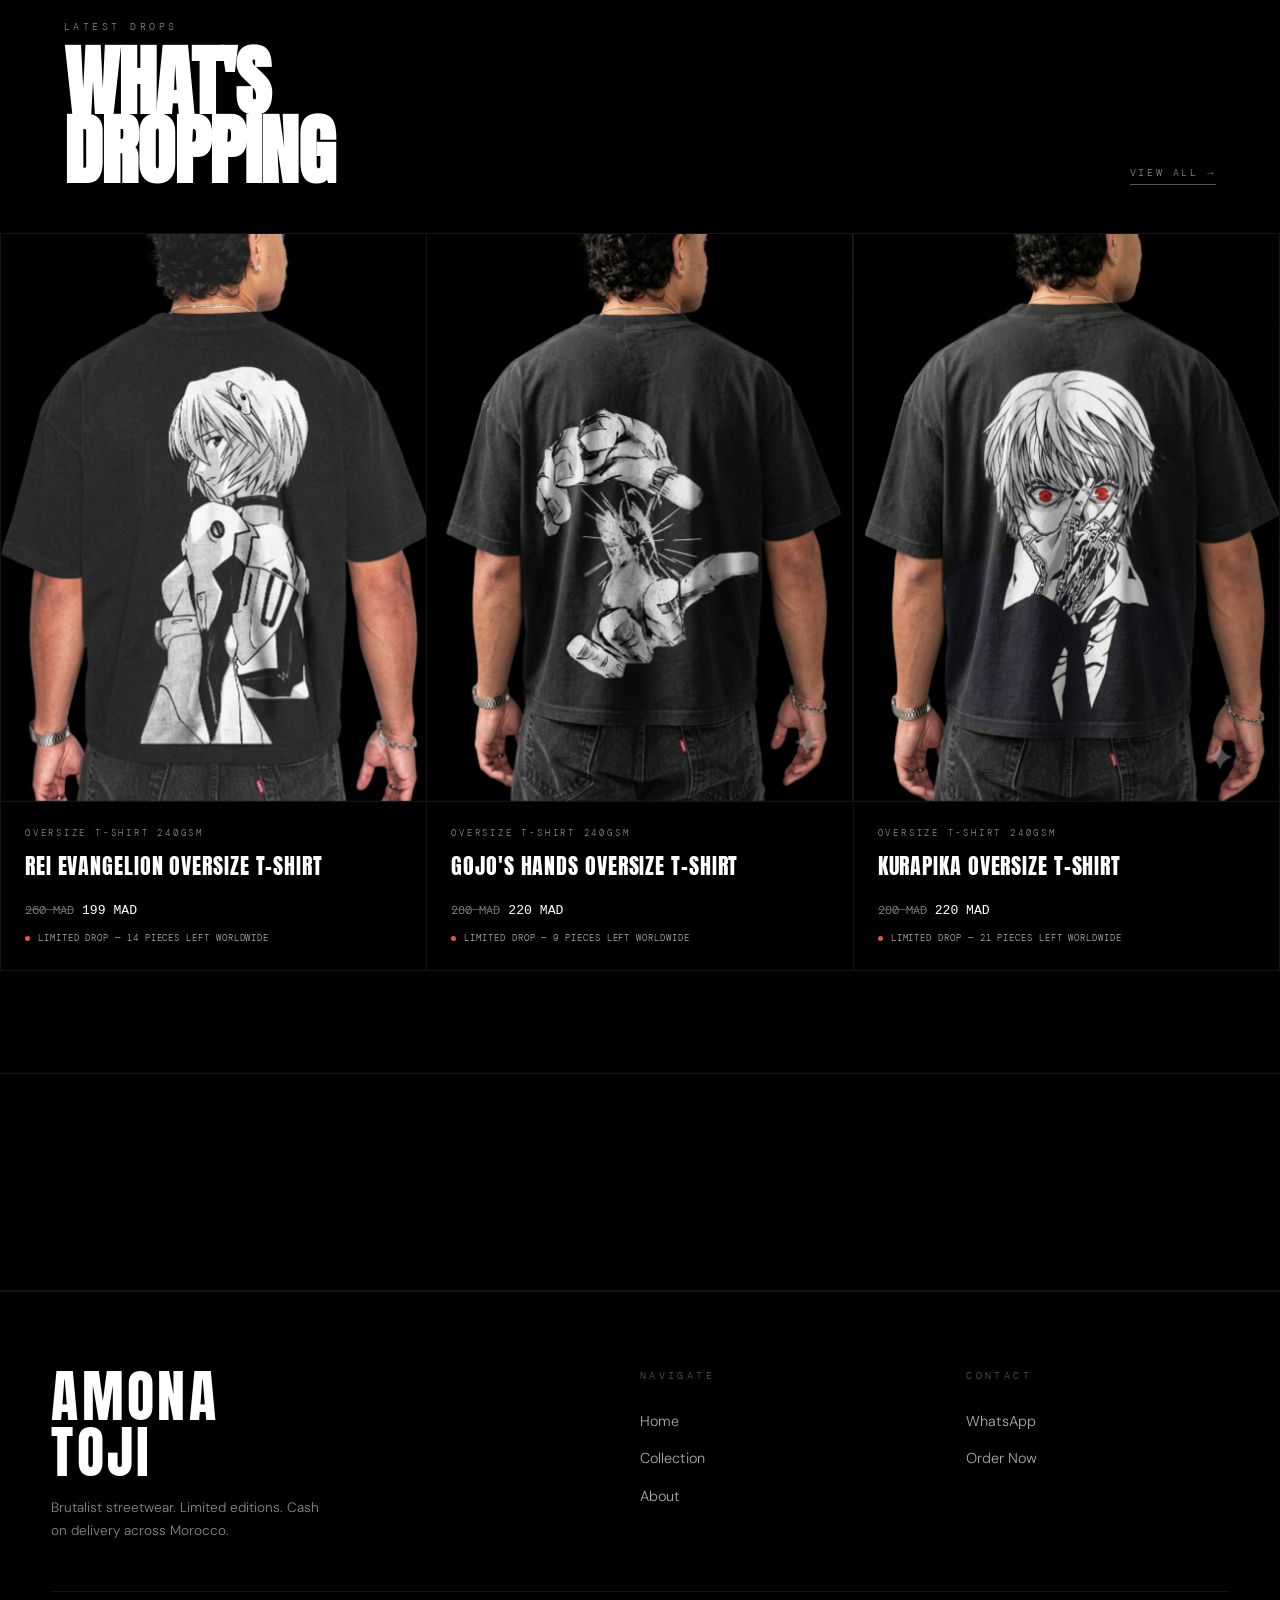
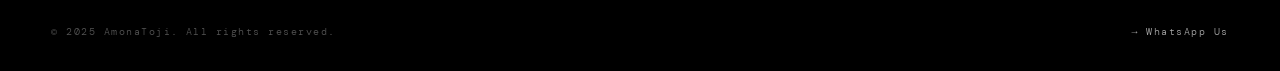
==== commit 6d910991: "update layout" ====
--- a/index.html
+++ b/index.html
@@ -573,9 +573,48 @@
   </ul>
   <div class="nav-right">
     <button class="nav-bag-btn" onclick="openModal()" aria-label="Open bag">
+      <svg class="nav-bag-icon" viewBox="0 0 24 24" fill="none" aria-hidden="true">
+        <rect x="3.5" y="7.5" width="17" height="13" rx="2" stroke="currentColor" stroke-width="1.4"/>
+        <path d="M3.5 11.5h17" stroke="currentColor" stroke-width="1.4"/>
+        <path d="M7 7.5V6a2 2 0 0 1 2-2h6a2 2 0 0 1 2 2v1.5" stroke="currentColor" stroke-width="1.4" stroke-linecap="round"/>
+        <circle cx="16.5" cy="14.5" r="1.3" fill="currentColor"/>
+      </svg>
       BAG&nbsp;[<span class="nav-bag-count">0</span>]
     </button>
   </div>
+</nav>
+
+<!-- MOBILE BOTTOM TAB BAR — keeps Home / Collection / Bag reachable
+     with a thumb at any scroll position on touch devices -->
+<nav class="mobile-tabbar" aria-label="Mobile quick navigation">
+  <a href="index.html" class="tab-item active">
+    <svg viewBox="0 0 24 24" fill="none" aria-hidden="true">
+      <path d="M4 11.5 12 4l8 7.5" stroke="currentColor" stroke-width="1.4" stroke-linecap="round" stroke-linejoin="round"/>
+      <path d="M6 10v9a1 1 0 0 0 1 1h3v-5.5h4V20h3a1 1 0 0 0 1-1v-9" stroke="currentColor" stroke-width="1.4" stroke-linecap="round" stroke-linejoin="round"/>
+    </svg>
+    <span>Home</span>
+  </a>
+  <a href="shop.html" class="tab-item">
+    <svg viewBox="0 0 24 24" fill="none" aria-hidden="true">
+      <rect x="4" y="4" width="7" height="7" stroke="currentColor" stroke-width="1.4"/>
+      <rect x="13" y="4" width="7" height="7" stroke="currentColor" stroke-width="1.4"/>
+      <rect x="4" y="13" width="7" height="7" stroke="currentColor" stroke-width="1.4"/>
+      <rect x="13" y="13" width="7" height="7" stroke="currentColor" stroke-width="1.4"/>
+    </svg>
+    <span>Collection</span>
+  </a>
+  <button type="button" class="tab-item" onclick="openModal()" aria-label="Open bag">
+    <span class="tab-icon-wrap">
+      <svg viewBox="0 0 24 24" fill="none" aria-hidden="true">
+        <rect x="3.5" y="7.5" width="17" height="13" rx="2" stroke="currentColor" stroke-width="1.4"/>
+        <path d="M3.5 11.5h17" stroke="currentColor" stroke-width="1.4"/>
+        <path d="M7 7.5V6a2 2 0 0 1 2-2h6a2 2 0 0 1 2 2v1.5" stroke="currentColor" stroke-width="1.4" stroke-linecap="round"/>
+        <circle cx="16.5" cy="14.5" r="1.3" fill="currentColor"/>
+      </svg>
+      <span class="tab-badge nav-bag-count is-empty">0</span>
+    </span>
+    <span>Bag</span>
+  </button>
 </nav>
 
 <!-- HERO -->
--- a/style.css
+++ b/style.css
@@ -165,7 +165,7 @@
 .nav-bag-btn {
   display: inline-flex;
   align-items: center;
-  gap: 0;
+  gap: 0.55rem;
   font-family: var(--ff-mono);
   font-size: 0.65rem;
   font-weight: 400;
@@ -190,6 +190,90 @@
   font-size: 0.65rem;
 }
 /* bracket chars rendered in markup, count inside */
+
+/* Wallet / pouch glyph — shared across the desktop bag button
+   and the mobile tab bar so the icon language stays consistent */
+.nav-bag-icon {
+  width: 15px;
+  height: 15px;
+  flex-shrink: 0;
+  stroke: currentColor;
+}
+
+/* ═══════════════════════════════════════════════════
+   MOBILE BOTTOM TAB BAR
+   A slim, glassy tab bar that keeps "Collection" and
+   "Bag" reachable at all times on touch devices, without
+   duplicating the desktop nav or breaking the brutalist look.
+   Hidden entirely above the 768px breakpoint.
+═══════════════════════════════════════════════════ */
+.mobile-tabbar {
+  display: none; /* enabled only inside the mobile media query below */
+}
+
+.tab-item {
+  flex: 1;
+  display: flex;
+  flex-direction: column;
+  align-items: center;
+  justify-content: center;
+  gap: 0.3rem;
+  background: none;
+  border: none;
+  color: var(--gray-4);
+  font-family: var(--ff-mono);
+  font-size: 0.55rem;
+  font-weight: 400;
+  letter-spacing: 0.14em;
+  text-transform: uppercase;
+  position: relative;
+  padding: 0.4rem 0 0.25rem;
+  cursor: pointer;
+  -webkit-tap-highlight-color: transparent;
+  transition: color 0.25s;
+}
+
+.tab-item svg {
+  width: 21px;
+  height: 21px;
+  stroke: currentColor;
+  transition: transform 0.25s var(--ease-out);
+}
+
+.tab-item.active { color: var(--white); }
+.tab-item.active svg { transform: translateY(-1px); }
+
+/* Thin top accent marking the active tab — no dots, no clutter */
+.tab-item.active::before {
+  content: '';
+  position: absolute;
+  top: 0;
+  left: 50%;
+  transform: translateX(-50%);
+  width: 18px;
+  height: 2px;
+  background: var(--white);
+}
+
+.tab-icon-wrap { position: relative; display: inline-flex; }
+
+.tab-badge {
+  position: absolute;
+  top: -4px;
+  right: -8px;
+  min-width: 14px;
+  height: 14px;
+  padding: 0 3px;
+  border-radius: 50%;
+  background: var(--accent-urgent);
+  color: var(--white);
+  font-family: var(--ff-mono);
+  font-size: 0.52rem;
+  line-height: 14px;
+  text-align: center;
+  transition: opacity 0.2s, transform 0.2s;
+}
+.tab-badge.is-empty { opacity: 0; transform: scale(0.5); }
 
 /* ─── MAGNETIC BUTTON ─── */
 .mag-btn {
@@ -949,6 +1033,34 @@
   .footer-bottom { flex-direction: column; gap: 0.75rem; }
   .cart-drawer { width: 100%; border-left: none; }
   .drawer-form-row { grid-template-columns: 1fr; gap: 0; }
+
+  /* Top nav shrinks to just the wordmark — Collection + Bag move
+     to the persistent bottom tab bar below, so nothing is lost,
+     it's just relocated to where a thumb can actually reach it. */
+  .site-nav { justify-content: center; }
+  .nav-right { display: none; }
+
+  /* Reveal the bottom tab bar and reserve space for it so the
+     footer / last section is never hidden underneath it. */
+  .mobile-tabbar {
+    display: flex;
+    position: fixed;
+    left: 0; right: 0; bottom: 0;
+    z-index: 700; /* above the top nav (500), below the cart drawer (800) */
+    height: calc(60px + env(safe-area-inset-bottom));
+    padding-bottom: env(safe-area-inset-bottom);
+    background: rgba(0,0,0,0.88);
+    -webkit-backdrop-filter: blur(20px) saturate(160%);
+    backdrop-filter: blur(20px) saturate(160%);
+    border-top: 1px solid rgba(255,255,255,0.08);
+  }
+
+  body { padding-bottom: calc(60px + env(safe-area-inset-bottom)); }
+}
+
+/* Keep the toast clear of the bottom tab bar on small screens */
+@media (max-width: 640px) {
+  .toast { bottom: calc(60px + env(safe-area-inset-bottom) + 1.25rem); }
 }
 
 .hero-video {
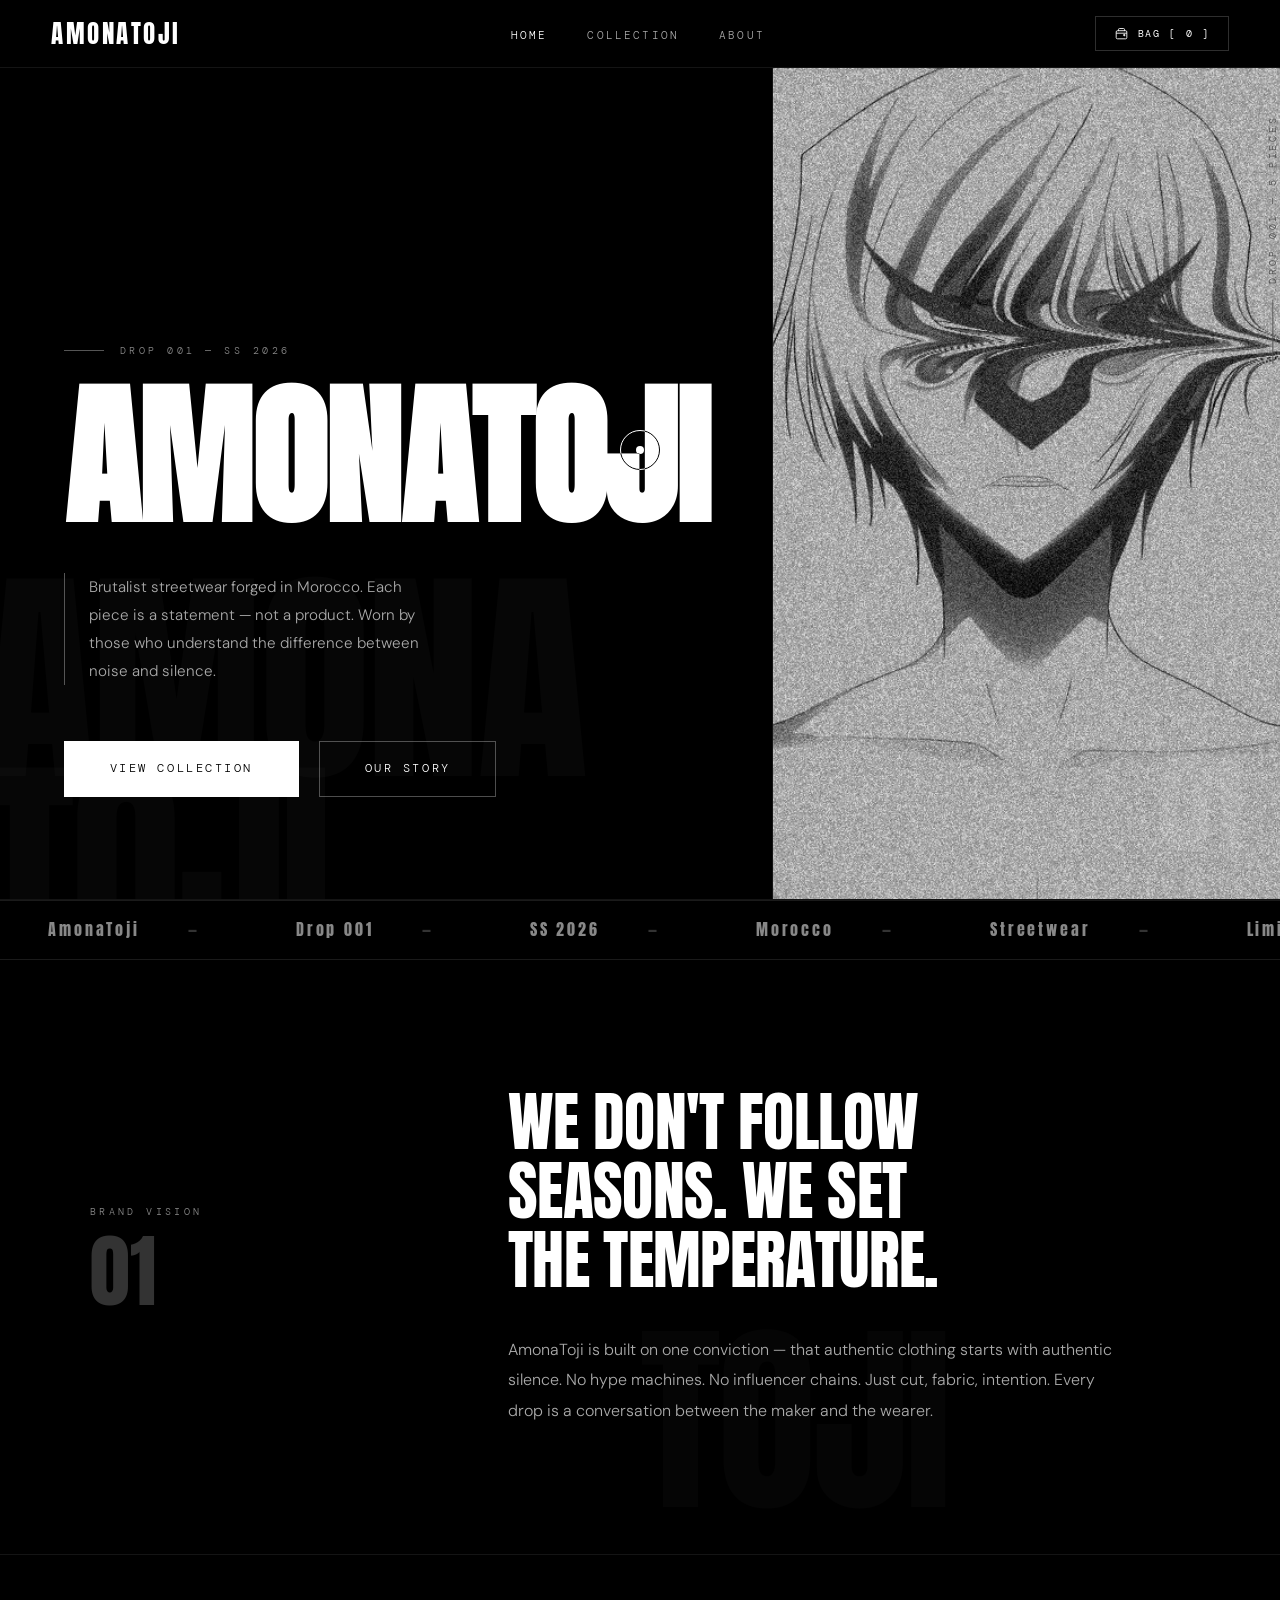
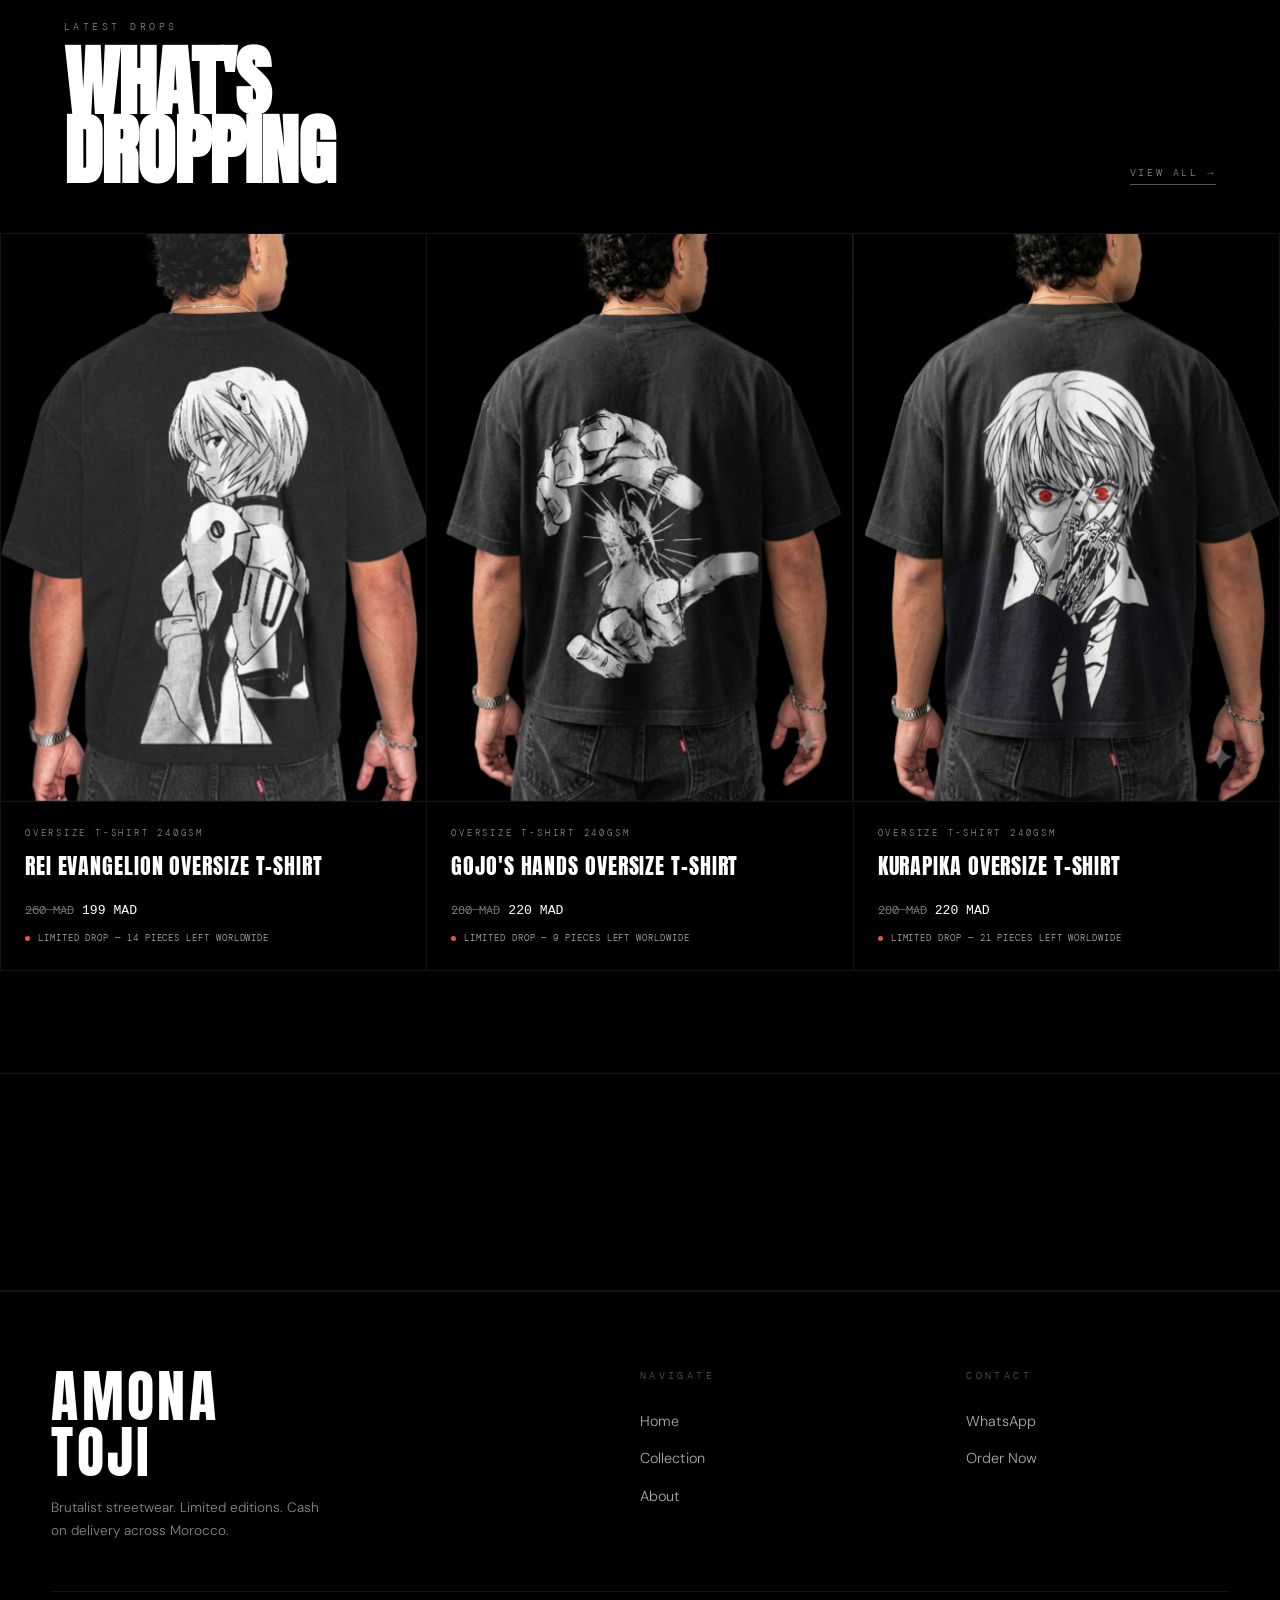
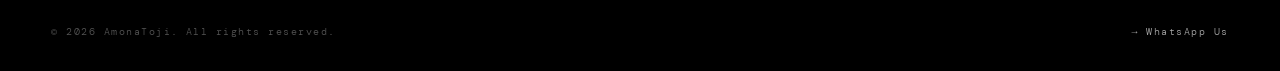
==== commit 61b42484: "update layout" ====
--- a/index.html
+++ b/index.html
@@ -789,14 +789,14 @@
     <div>
       <div class="footer-col-title">Contact</div>
       <ul class="footer-links">
-        <li><a href="https://wa.me/212657715301" target="_blank" rel="noopener">WhatsApp</a></li>
+        <li><a href="https://wa.me/212632376348" target="_blank" rel="noopener">WhatsApp</a></li>
         <li><a href="shop.html#order-form">Order Now</a></li>
       </ul>
     </div>
   </div>
   <div class="footer-bottom">
-    <span class="footer-copy">© 2025 AmonaToji. All rights reserved.</span>
-    <a href="https://wa.me/212657715301" target="_blank" rel="noopener" class="footer-wa">→ WhatsApp Us</a>
+    <span class="footer-copy">© 2026 AmonaToji. All rights reserved.</span>
+    <a href="https://wa.me/212632376348" target="_blank" rel="noopener" class="footer-wa">→ WhatsApp Us</a>
   </div>
 </footer>
 
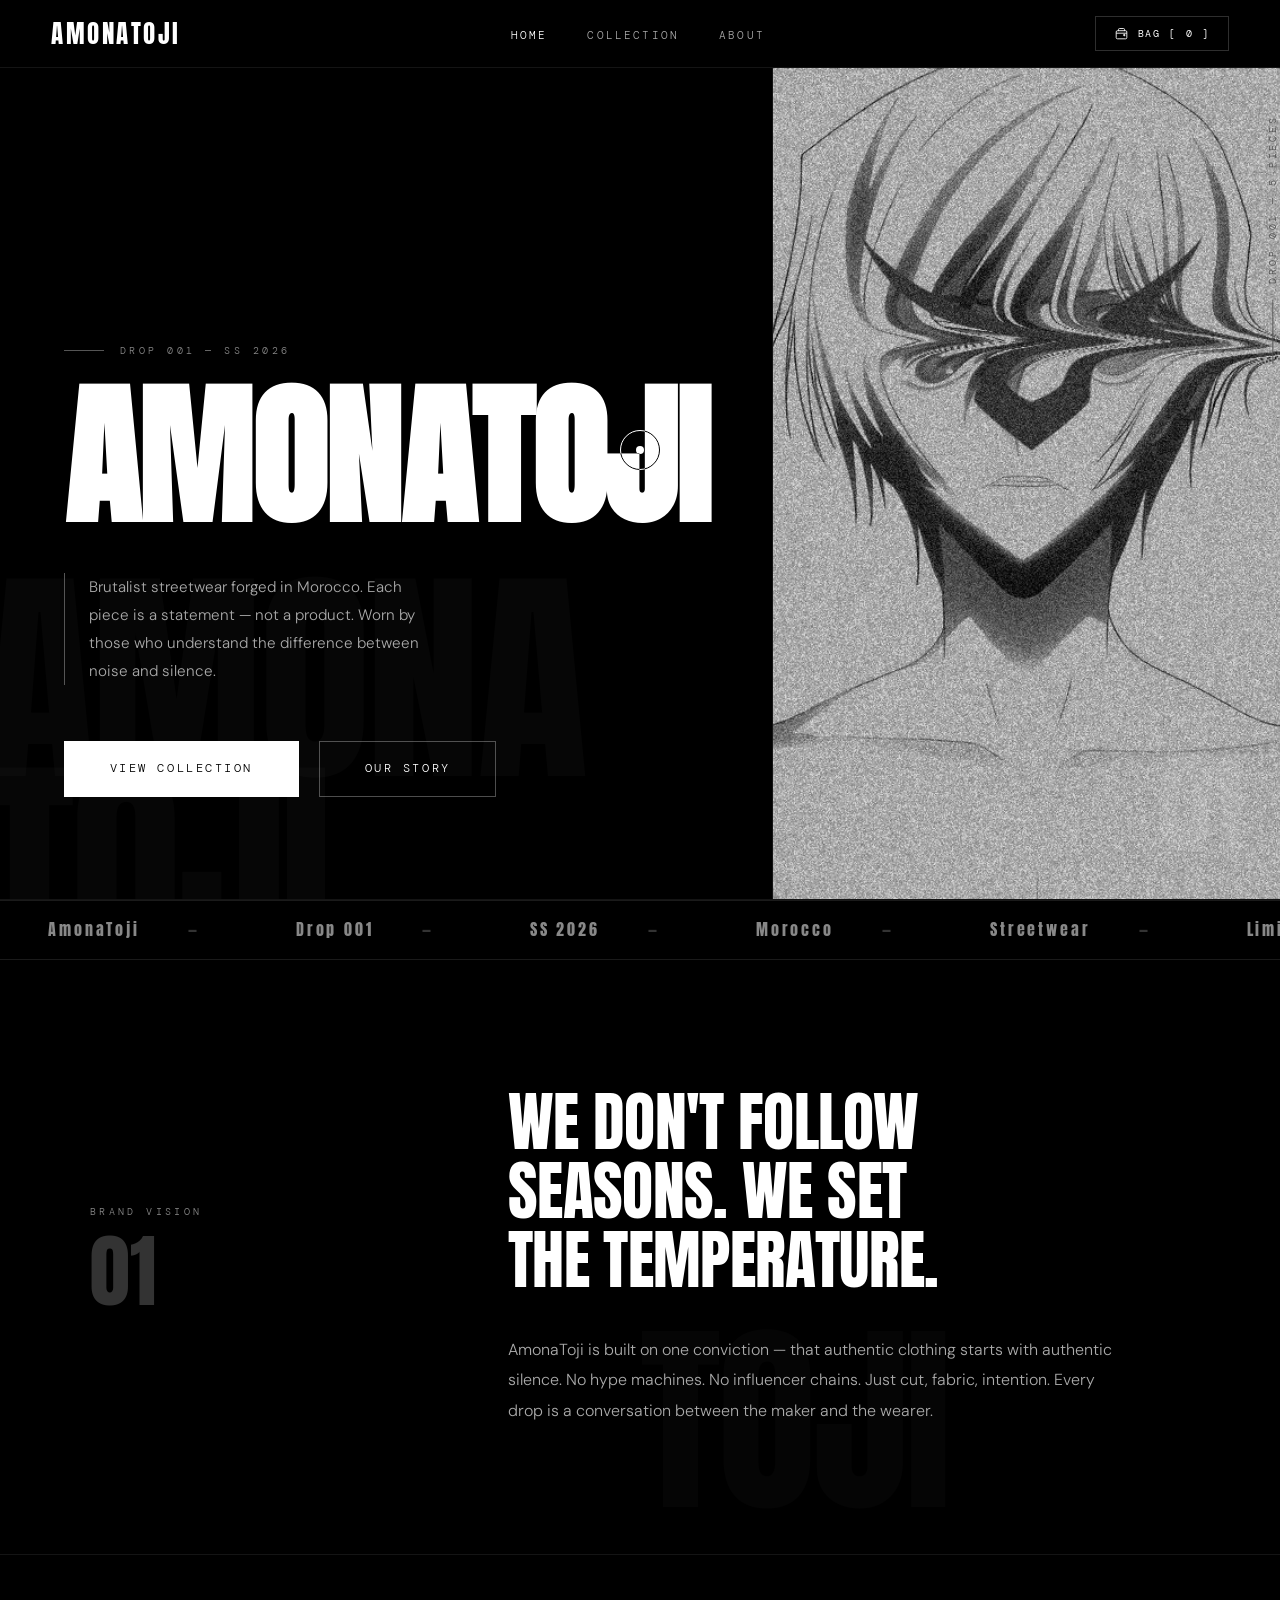
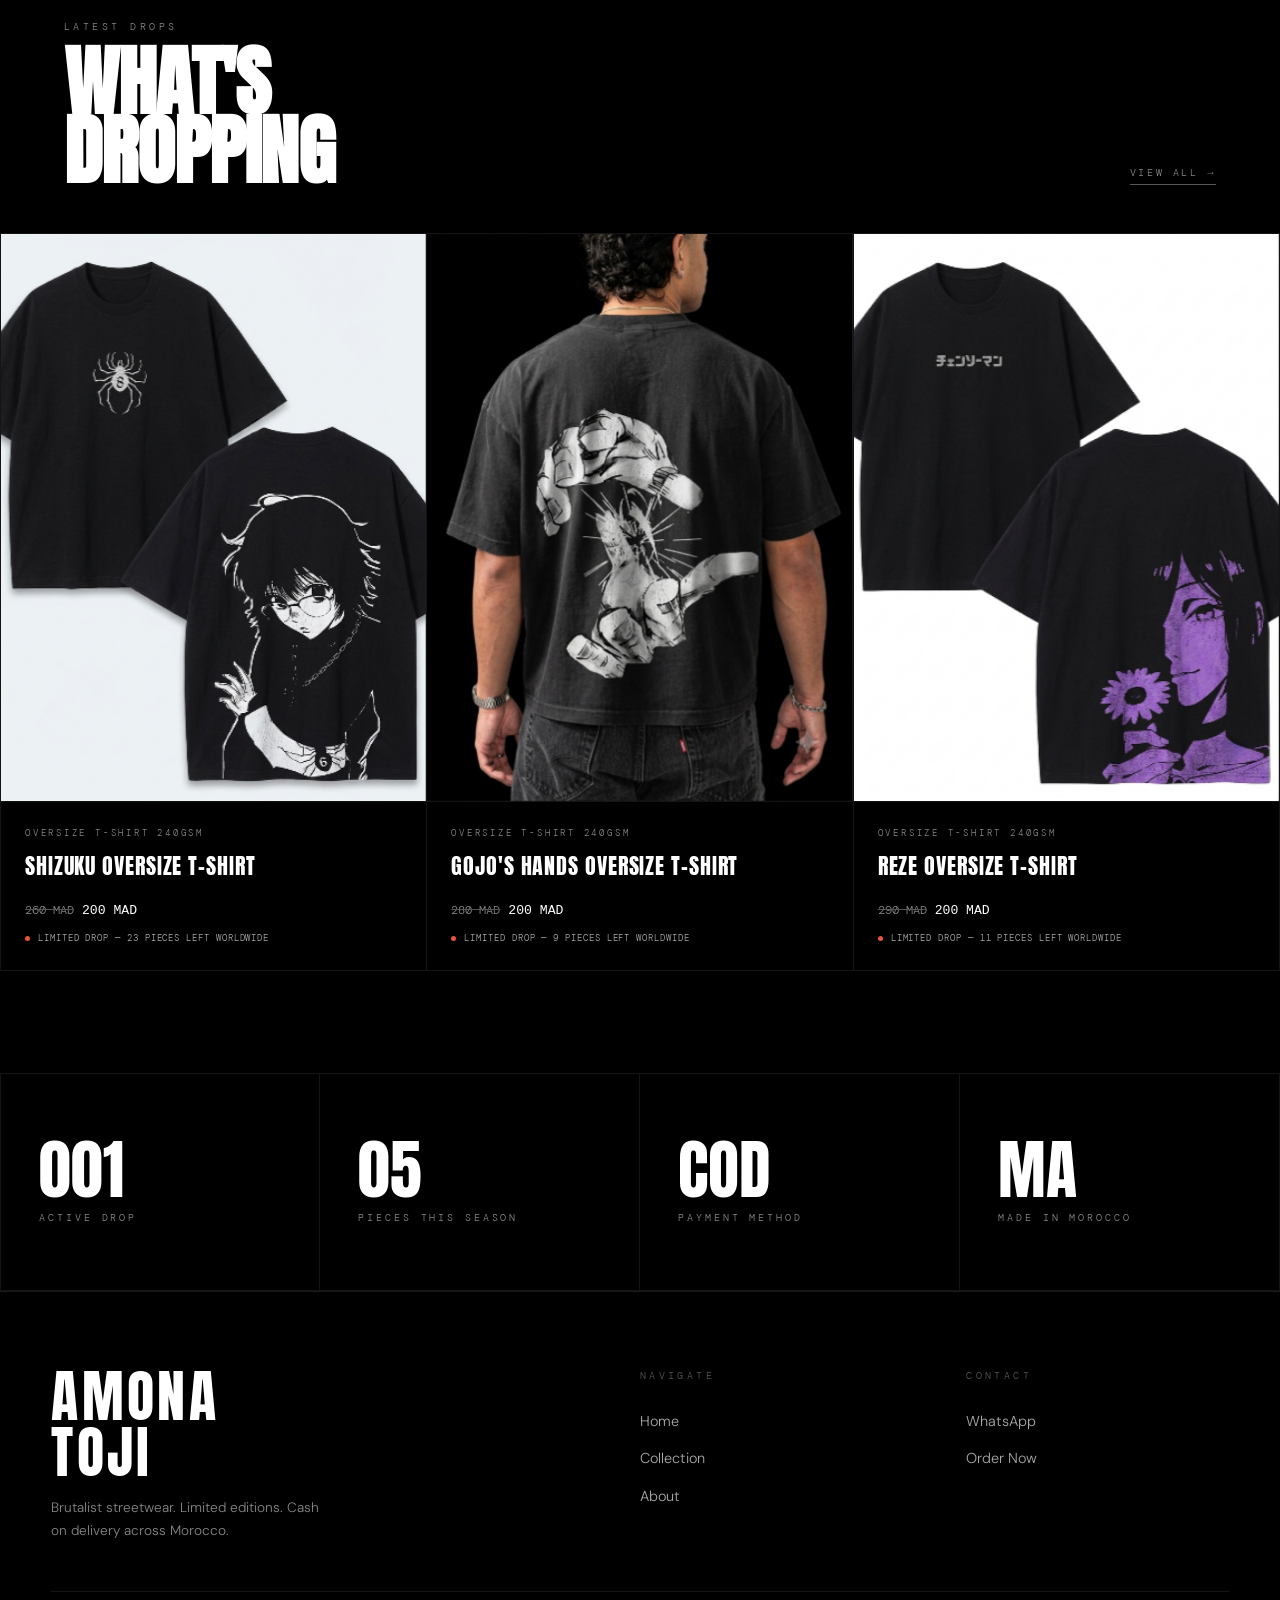
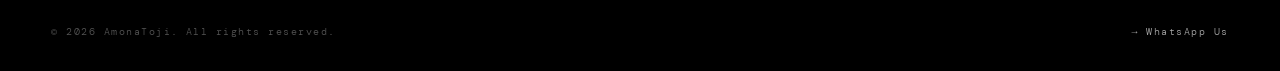
==== commit 827af651: "update layout" ====
--- a/index.html
+++ b/index.html
@@ -695,19 +695,19 @@
     <!-- 1 — Rei Evangelion -->
     <div class="drop-card" data-reveal>
       <div class="drop-img-wrap">
-        <img class="drop-img" src="img/p1.jpg" alt="Rei evangelion Oversize T-Shirt" />
+        <img class="drop-img" src="img/p6.png" alt="shizuku Oversize T-Shirt" />
         <div class="drop-overlay">
           <button class="mag-btn mag-btn-primary" style="font-size:0.65rem; padding:0.9rem 1.8rem;"
-            onclick="openSizeModal('Rei evangelion Oversize T-Shirt', 199, 'p1.jpg')">Add to Bag</button>
+            onclick="openSizeModal('shizuku Oversize Oversize T-Shirt', 200, 'p6.png')">Add to Bag</button>
         </div>
       </div>
       <div class="drop-info">
         <div class="drop-tag">Oversize T-Shirt 240gsm</div>
-        <div class="drop-name">Rei evangelion Oversize T-Shirt</div>
+        <div class="drop-name">shizuku Oversize T-Shirt</div>
         <div class="drop-row" style="display: flex; justify-content: space-between; align-items: center; margin-top: 0.5rem;">
-          <div class="drop-price"><span class="drop-price-old">260 MAD</span><span class="drop-price-now">199 MAD</span></div>
+          <div class="drop-price"><span class="drop-price-old">260 MAD</span><span class="drop-price-now">200 MAD</span></div>
         </div>
-        <div class="drop-scarcity"><span class="drop-scarcity-dot"></span>Limited Drop — 14 pieces left worldwide</div>
+        <div class="drop-scarcity"><span class="drop-scarcity-dot"></span>Limited Drop — 23 pieces left worldwide</div>
       </div>
     </div>
 
@@ -717,14 +717,14 @@
         <img class="drop-img" src="img/p2.jpg" alt="Gojo's hands Oversize T-Shirt" />
         <div class="drop-overlay">
           <button class="mag-btn mag-btn-primary" style="font-size:0.65rem; padding:0.9rem 1.8rem;"
-            onclick="openSizeModal('Gojo\'s hands Oversize T-Shirt', 220, 'p2.jpg')">Add to Bag</button>
+            onclick="openSizeModal('Gojo\'s hands Oversize T-Shirt', 200, 'p2.jpg')">Add to Bag</button>
         </div>
       </div>
       <div class="drop-info">
         <div class="drop-tag">Oversize T-Shirt 240gsm</div>
         <div class="drop-name">Gojo's hands Oversize T-Shirt</div>
         <div class="drop-row" style="display: flex; justify-content: space-between; align-items: center; margin-top: 0.5rem;">
-          <div class="drop-price"><span class="drop-price-old">280 MAD</span><span class="drop-price-now">220 MAD</span></div>
+          <div class="drop-price"><span class="drop-price-old">280 MAD</span><span class="drop-price-now">200 MAD</span></div>
         </div>
         <div class="drop-scarcity"><span class="drop-scarcity-dot"></span>Limited Drop — 9 pieces left worldwide</div>
       </div>
@@ -733,19 +733,19 @@
     <!-- 3 — Kurapika -->
     <div class="drop-card" data-reveal>
       <div class="drop-img-wrap">
-        <img class="drop-img" src="img/p3.jpg" alt="kurapika Oversize T-Shirt" />
+        <img class="drop-img" src="img/p7.png" alt="reze Oversize T-Shirt" />
         <div class="drop-overlay">
           <button class="mag-btn mag-btn-primary" style="font-size:0.65rem; padding:0.9rem 1.8rem;"
-            onclick="openSizeModal('kurapika Oversize T-Shirt', 220, 'p3.jpg')">Add to Bag</button>
+            onclick="openSizeModal('reze Oversize T-Shirt', 200, 'p3.jpg')">Add to Bag</button>
         </div>
       </div>
       <div class="drop-info">
         <div class="drop-tag">Oversize T-Shirt 240gsm</div>
-        <div class="drop-name">kurapika Oversize T-Shirt</div>
+        <div class="drop-name">reze Oversize T-Shirt</div>
         <div class="drop-row" style="display: flex; justify-content: space-between; align-items: center; margin-top: 0.5rem;">
-          <div class="drop-price"><span class="drop-price-old">280 MAD</span><span class="drop-price-now">220 MAD</span></div>
+          <div class="drop-price"><span class="drop-price-old">290 MAD</span><span class="drop-price-now">200 MAD</span></div>
         </div>
-        <div class="drop-scarcity"><span class="drop-scarcity-dot"></span>Limited Drop — 21 pieces left worldwide</div>
+        <div class="drop-scarcity"><span class="drop-scarcity-dot"></span>Limited Drop — 11 pieces left worldwide</div>
       </div>
     </div>
   </div>
--- a/style.css
+++ b/style.css
@@ -7,7 +7,7 @@
 
 /* ─── RESET ─── */
 *, *::before, *::after { box-sizing: border-box; margin: 0; padding: 0; }
-html { scroll-behavior: smooth; font-size: 16px; }
+html { scroll-behavior: smooth; font-size: 16px; overflow-x: hidden; }
 
 /* ─── TOKENS ─── */
 :root {
@@ -39,7 +39,6 @@
   font-family: var(--ff-body);
   font-weight: 300;
   line-height: 1.6;
-  overflow-x: hidden;
   cursor: none;
 }
 
